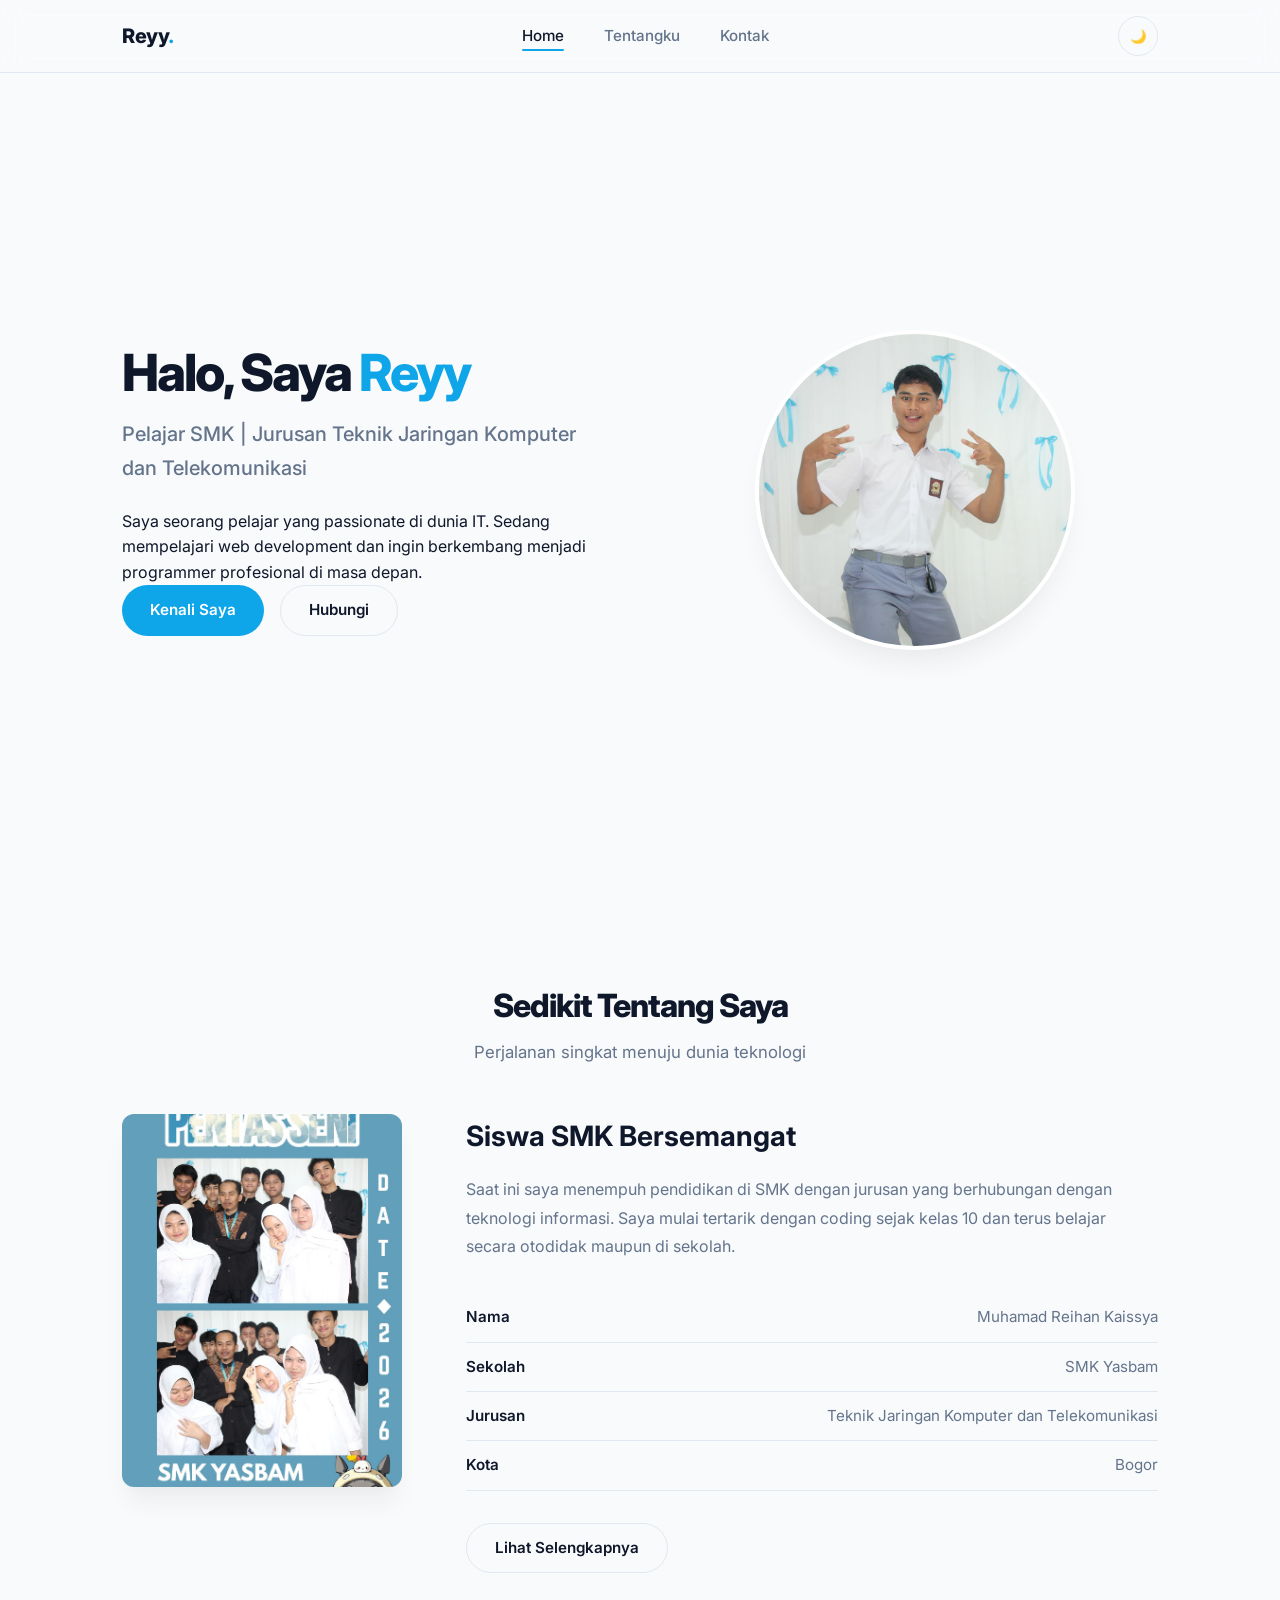
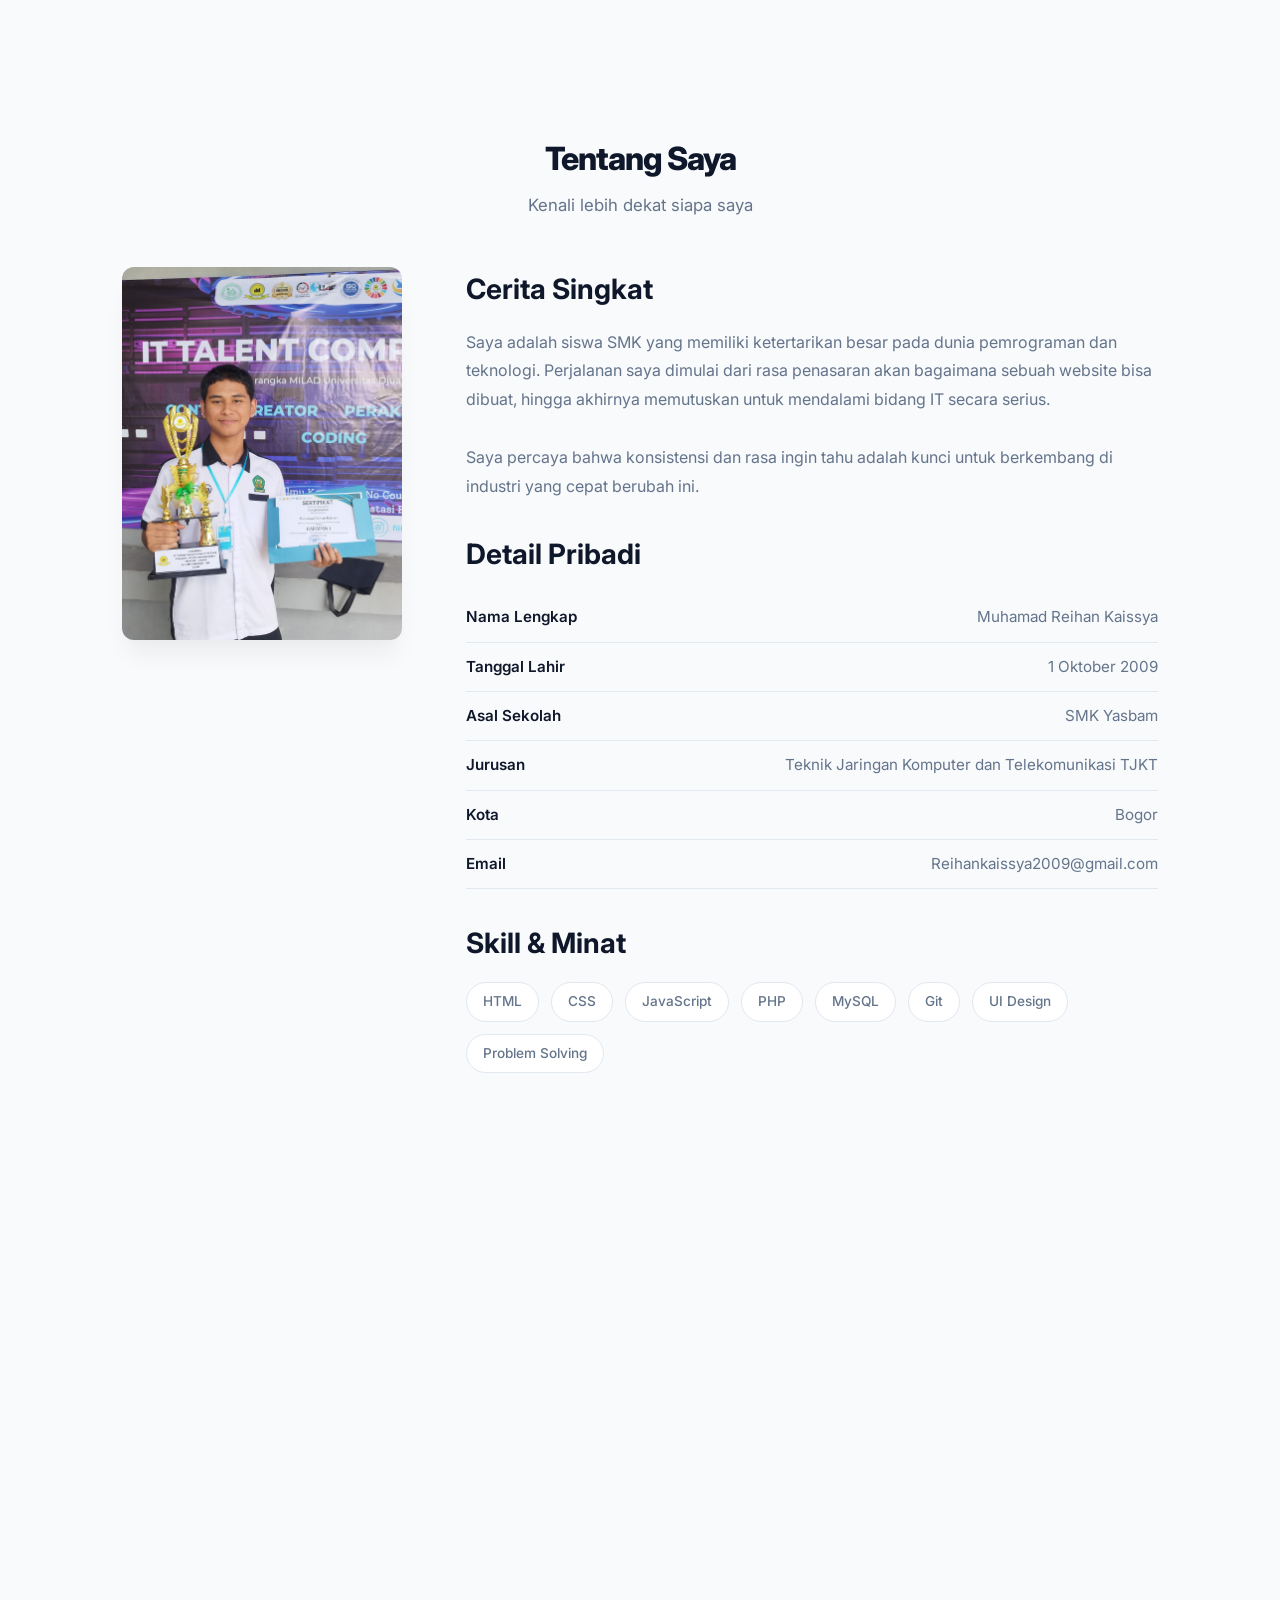
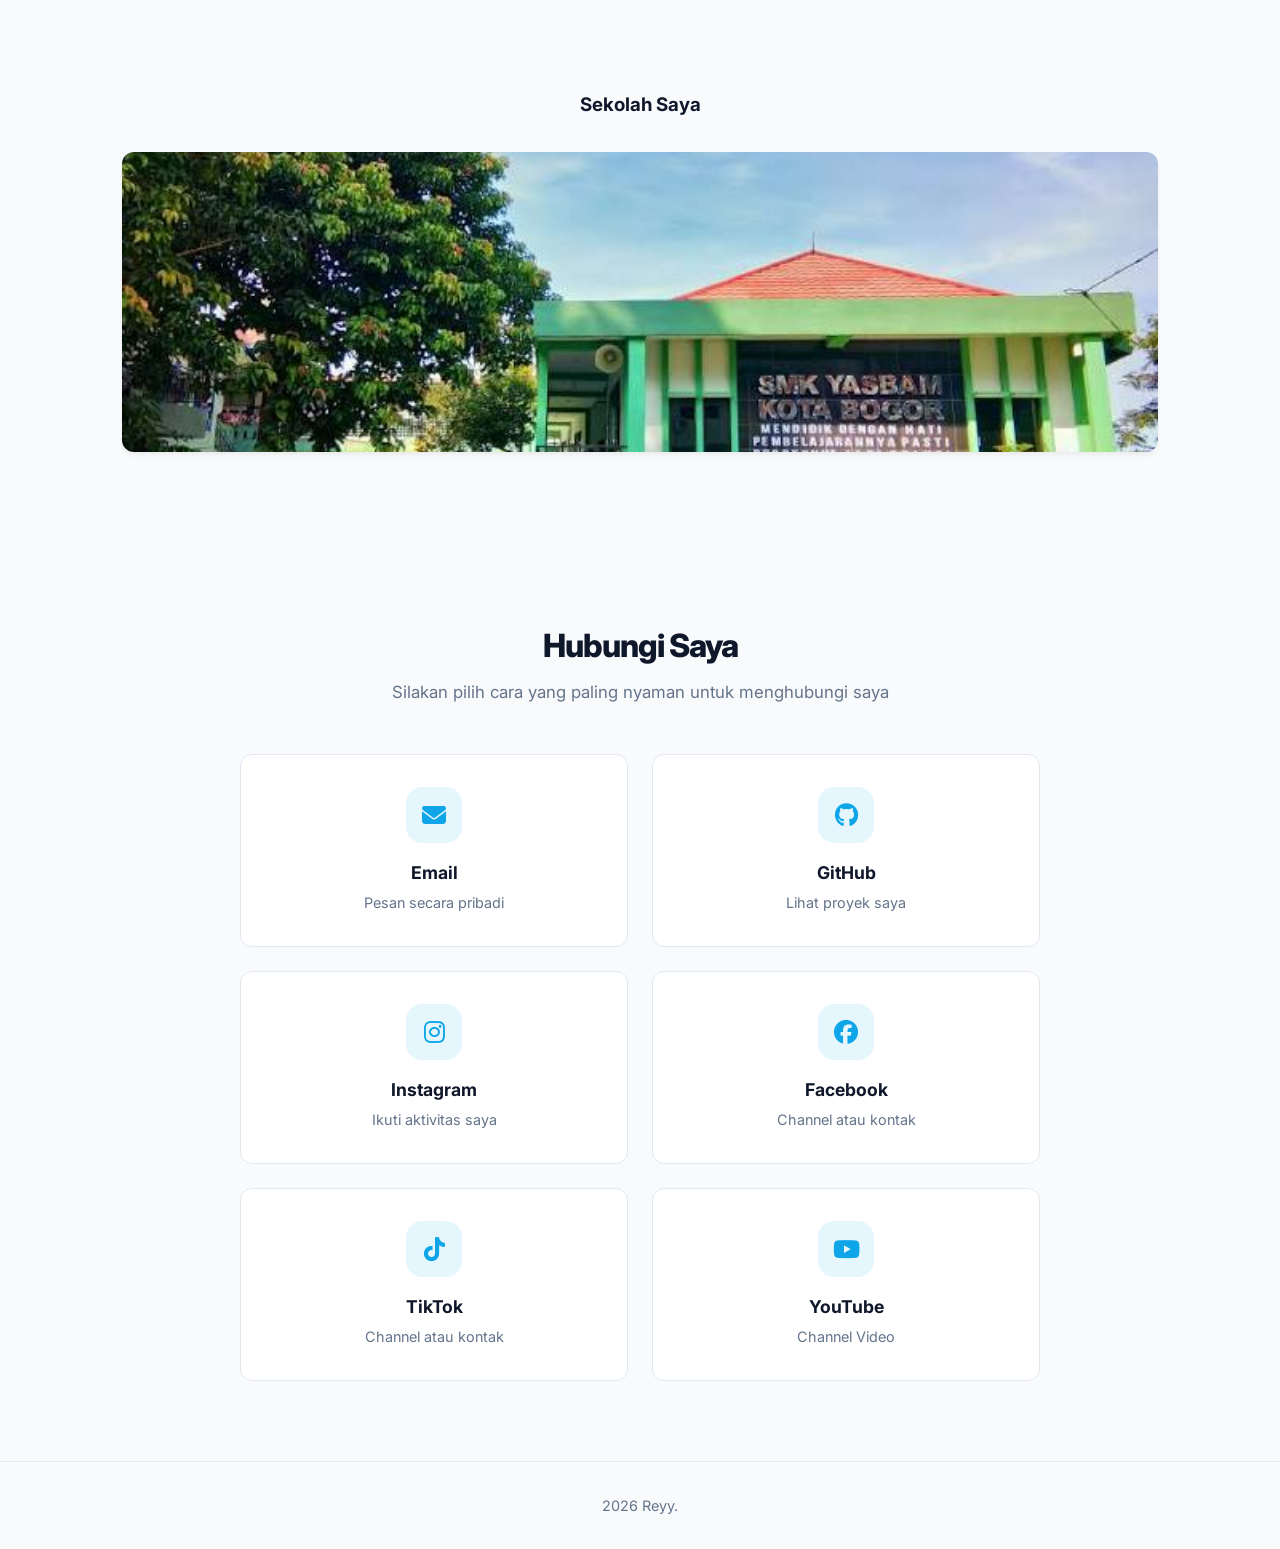
==== test/index.html @ ac352f29 "." ====
<!DOCTYPE html>
<html lang="id">
<head>
  <meta charset="UTF-8">
  <meta name="viewport" content="width=device-width, initial-scale=1.0">
  <title>Reyy | Portfolio</title>
  <link rel="stylesheet" href="https://cdnjs.cloudflare.com/ajax/libs/font-awesome/6.5.1/css/all.min.css">
  <link rel="stylesheet" href="style.css">
</head>
<body>

  <nav class="navbar">
    <div class="nav-container">
      <a href="#home" class="nav-logo">Reyy<span>.</span></a>
      
      <ul class="nav-menu" id="navMenu">
        <li><a href="#home">Home</a></li>
        <li><a href="#tentangku">Tentangku</a></li>
        <li><a href="#kontak">Kontak</a></li>
      </ul>
      
      <div class="nav-actions">
        <button class="theme-toggle" id="themeToggle" title="Ganti Tema">🌙</button>
        <button class="hamburger" id="hamburger" aria-label="Menu">
          <span></span>
          <span></span>
          <span></span>
        </button>
      </div>
    </div>
  </nav>

  <main>
    <section class="hero" id="home">
      <div class="container">
        <div class="hero-content">
          <div class="hero-text fade-in">
            <h1>Halo, Saya <span>Reyy</span></h1>
            <p class="subtitle">Pelajar SMK | Jurusan Teknik Jaringan Komputer dan Telekomunikasi</p>
            <p class="desc">
              Saya seorang pelajar yang passionate di dunia IT. 
              Sedang mempelajari web development dan ingin berkembang 
              menjadi programmer profesional di masa depan.
            </p>
            <div class="hero-buttons">
              <a href="#tentangku" class="btn btn-primary">Kenali Saya</a>
              <a href="#kontak" class="btn btn-outline">Hubungi</a>
            </div>
          </div>
          
          <div class="hero-image fade-in">
            <img src="../images/profil.jpg" alt="Foto Profil">
          </div>
        </div>
      </div>
    </section>

    <section class="section">
      <div class="container">
        <div class="section-header fade-in">
          <h2>Sedikit Tentang Saya</h2>
          <p>Perjalanan singkat menuju dunia teknologi</p>
        </div>
        
        <div class="about-grid fade-in">
          <div class="about-image">
            <img src="../images/prodi.jpg" alt="Foto Sekolah">
          </div>
          <div class="about-info">
            <h3>Siswa SMK Bersemangat</h3>
            <p class="bio">
              Saat ini saya menempuh pendidikan di SMK dengan jurusan yang berhubungan 
              dengan teknologi informasi. Saya mulai tertarik dengan coding sejak 
              kelas 10 dan terus belajar secara otodidak maupun di sekolah.
            </p>
            <ul class="detail-list">
              <li><strong>Nama</strong> <span>Muhamad Reihan Kaissya</span></li>
              <li><strong>Sekolah</strong> <span>SMK Yasbam</span></li>
              <li><strong>Jurusan</strong> <span>Teknik Jaringan Komputer dan Telekomunikasi</span></li>
              <li><strong>Kota</strong> <span>Bogor</span></li>
            </ul>
            <a href="#tentangku" class="btn btn-outline">Lihat Selengkapnya</a>
          </div>
        </div>
      </div>
    </section>

    <section class="section" id="tentangku">
      <div class="container">
        <div class="section-header fade-in">
          <h2>Tentang Saya</h2>
          <p>Kenali lebih dekat siapa saya</p>
        </div>

        <div class="about-grid fade-in">
          <div class="about-image">
            <img src="../images/pribadi.jpg" alt="Foto Pribadi">
          </div>
          
          <div class="about-info">
            <h3>Cerita Singkat</h3>
            <p class="bio">
              Saya adalah siswa SMK yang memiliki ketertarikan besar pada dunia 
              pemrograman dan teknologi. Perjalanan saya dimulai dari rasa penasaran 
              akan bagaimana sebuah website bisa dibuat, hingga akhirnya memutuskan 
              untuk mendalami bidang IT secara serius.
              <br><br>
              Saya percaya bahwa konsistensi dan rasa ingin tahu adalah kunci 
              untuk berkembang di industri yang cepat berubah ini.
            </p>

            <h3 style="margin-top: 2rem; margin-bottom: 1rem;">Detail Pribadi</h3>
            <ul class="detail-list">
              <li><strong>Nama Lengkap</strong> <span>Muhamad Reihan Kaissya</span></li>
              <li><strong>Tanggal Lahir</strong> <span>1 Oktober 2009</span></li>
              <li><strong>Asal Sekolah</strong> <span>SMK Yasbam</span></li>
              <li><strong>Jurusan</strong> <span>Teknik Jaringan Komputer dan Telekomunikasi  TJKT</span></li>
              <li><strong>Kota</strong> <span>Bogor</span></li>
              <li><strong>Email</strong> <span>Reihankaissya2009@gmail.com</span></li>
            </ul>

            <h3 style="margin-top: 2rem; margin-bottom: 1rem;">Skill & Minat</h3>
            <div class="skills-grid">
              <span class="skill-tag">HTML</span>
              <span class="skill-tag">CSS</span>
              <span class="skill-tag">JavaScript</span>
              <span class="skill-tag">PHP</span>
              <span class="skill-tag">MySQL</span>
              <span class="skill-tag">Git</span>
              <span class="skill-tag">UI Design</span>
              <span class="skill-tag">Problem Solving</span>
            </div>
          </div>
        </div>

        <div class="section-header fade-in" style="margin-top: 4rem;">
          <h2>Riwayat Pendidikan</h2>
          <p>Perjalanan akademik saya</p>
        </div>

        <div class="timeline fade-in">
          <div class="timeline-item">
            <span class="time">2025 - Sekarang</span>
            <h4>SMK Yasbam</h4>
            <p>Jurusan Teknik Jaringan Komputer dan Telekomunikasi. Fokus pada Jaringan, internet, dan sistem telekomunikasi.</p>
          </div>
          
          <div class="timeline-item">
            <span class="time">2022 - 2025</span>
            <h4>SMPN Satu Atap Caringin</h4>
            <p>Masa pengenalan dasar komputer dan mulai tertarik dengan teknologi.</p>
          </div>
          
          <div class="timeline-item">
            <span class="time">2015 - 2022</span>
            <h4>SDN Tarikolot</h4>
            <p>Awal perjalanan pendidikan formal.</p>
          </div>
        </div>

        <div class="school-section fade-in">
          <h3 style="text-align: center; margin-bottom: 1rem;">Sekolah Saya</h3>
          <img src="../images/yasbam.jpg" alt="Foto Sekolah" class="school-photo">
        </div>
      </div>
    </section>

    <section class="section" id="kontak">
      <div class="container">
        <div class="section-header fade-in">
          <h2>Hubungi Saya</h2>
          <p>Silakan pilih cara yang paling nyaman untuk menghubungi saya</p>
        </div>

        <div class="contact-grid">
          <a href="mailto:Reihankaissya2009@gmail.com" class="contact-card fade-in">
            <div class="icon"><i class="fa-solid fa-envelope"></i></div>
            <h3>Email</h3>
            <p>Pesan secara pribadi</p>
          </a>

          <a href="https://github.com/reyyksy" target="_blank" class="contact-card fade-in">
            <div class="icon"><i class="fa-brands fa-github"></i></div>
            <h3>GitHub</h3>
            <p>Lihat proyek saya</p>
          </a>

          <a href="https://www.instagram.com/reihan_ksy" target="_blank" class="contact-card fade-in">
            <div class="icon"><i class="fa-brands fa-instagram"></i></div>
            <h3>Instagram</h3>
            <p>Ikuti aktivitas saya</p>
          </a>

           <a href="https://www.facebook.com/share/18TfydJt4n/" target="_blank" class="contact-card fade-in">
            <div class="icon"><i class="fa-brands fa-facebook"></i></div>
            <h3>Facebook</h3>
            <p>Channel atau kontak</p>
          </a>

          <a href="https://tiktok.com/@reihankaissya" target="_blank" class="contact-card fade-in">
            <div class="icon"><i class="fa-brands fa-tiktok"></i></div>
            <h3>TikTok</h3>
            <p>Channel atau kontak</p>
            </a>

          <a href="https://youtu.be/dQw4w9WgXcQ?si=NrOF1w3M4VABgS2k" target="_blank" class="contact-card fade-in">
            <div class="icon"><i class="fa-brands fa-youtube"></i></div>
            <h3>YouTube</h3>
            <p>Channel Video</p>
            </a>            

          </a>
        </div>
      </div>
    </section>
  </main>

  <footer class="footer">
    <div class="container">
      <p> 2026 Reyy.</p>
    </div>
  </footer>

  <script src="script.js"></script>
</body>
</html>
---- test/style.css ----
@import url('https://fonts.googleapis.com/css2?family=Inter:wght@300;400;500;600;700;800&display=swap');

:root {
  --bg: #f8fafc;
  --bg-alt: #ffffff;
  --text: #0f172a;
  --text-muted: #64748b;
  --primary: #334155;
  --accent: #0ea5e9;
  --accent-hover: #0284c7;
  --border: #e2e8f0;
  --shadow: 0 4px 6px -1px rgba(0, 0, 0, 0.05), 0 2px 4px -1px rgba(0, 0, 0, 0.03);
  --shadow-lg: 0 20px 25px -5px rgba(0, 0, 0, 0.05), 0 10px 10px -5px rgba(0, 0, 0, 0.01);
  --radius: 12px;
  --transition: all 0.3s cubic-bezier(0.4, 0, 0.2, 1);
}

[data-theme="dark"] {
  --bg: #0f172a;
  --bg-alt: #1e293b;
  --text: #f1f5f9;
  --text-muted: #94a3b8;
  --primary: #cbd5e1;
  --accent: #38bdf8;
  --accent-hover: #7dd3fc;
  --border: #334155;
  --shadow: 0 4px 6px -1px rgba(0, 0, 0, 0.3);
  --shadow-lg: 0 20px 25px -5px rgba(0, 0, 0, 0.4);
}


* {
  margin: 0;
  padding: 0;
  box-sizing: border-box;
}

html {
  scroll-behavior: smooth;
}

body {
  font-family: 'Inter', system-ui, -apple-system, sans-serif;
  background-color: var(--bg);
  color: var(--text);
  line-height: 1.6;
  transition: background-color 0.3s ease, color 0.3s ease;
  overflow-x: hidden;
}

.navbar {
  position: fixed;
  top: 0;
  left: 0;
  right: 0;
  z-index: 1000;
  background: rgba(var(--bg), 0.8);
  backdrop-filter: blur(12px);
  -webkit-backdrop-filter: blur(12px);
  border-bottom: 1px solid var(--border);
  transition: var(--transition);
}

.nav-container {
  max-width: 1100px;
  margin: 0 auto;
  padding: 1rem 2rem;
  display: flex;
  justify-content: space-between;
  align-items: center;
}

.nav-logo {
  font-size: 1.25rem;
  font-weight: 800;
  color: var(--text);
  text-decoration: none;
  letter-spacing: -0.5px;
}

.nav-logo span {
  color: var(--accent);
}

.nav-menu {
  display: flex;
  align-items: center;
  gap: 2.5rem;
  list-style: none;
}

.nav-menu a {
  text-decoration: none;
  color: var(--text-muted);
  font-weight: 500;
  font-size: 0.95rem;
  transition: var(--transition);
  position: relative;
}

.nav-menu a:hover,
.nav-menu a.active {
  color: var(--text);
}

.nav-menu a.active::after {
  content: '';
  position: absolute;
  bottom: -6px;
  left: 0;
  width: 100%;
  height: 2px;
  background: var(--accent);
  border-radius: 2px;
}

.nav-actions {
  display: flex;
  align-items: center;
  gap: 1rem;
}

.theme-toggle {
  background: none;
  border: 1.5px solid var(--border);
  width: 40px;
  height: 40px;
  border-radius: 50%;
  cursor: pointer;
  display: flex;
  align-items: center;
  justify-content: center;
  color: var(--text);
  transition: var(--transition);
}

.theme-toggle:hover {
  border-color: var(--accent);
  transform: rotate(15deg);
}

.hamburger {
  display: none;
  flex-direction: column;
  gap: 5px;
  background: none;
  border: none;
  cursor: pointer;
  padding: 5px;
}

.hamburger span {
  display: block;
  width: 24px;
  height: 2px;
  background: var(--text);
  transition: var(--transition);
  border-radius: 2px;
}

main {
  padding-top: 80px;
}

#home,
#tentangku,
#kontak {
  scroll-margin-top: 80px;
}

.container {
  max-width: 1100px;
  margin: 0 auto;
  padding: 0 2rem;
}

.section {
  padding: 5rem 0;
}

.section-header {
  text-align: center;
  margin-bottom: 3rem;
}

.section-header h2 {
  font-size: 2rem;
  font-weight: 800;
  margin-bottom: 0.5rem;
  letter-spacing: -1px;
}

.section-header p {
  color: var(--text-muted);
  font-size: 1.05rem;
}

.hero {
  min-height: calc(100vh - 80px);
  display: flex;
  align-items: center;
  padding: 4rem 0;
}

.hero-content {
  display: grid;
  grid-template-columns: 1fr 1fr;
  gap: 4rem;
  align-items: center;
}

.hero-text h1 {
  font-size: 3.2rem;
  font-weight: 800;
  line-height: 1.1;
  letter-spacing: -2px;
  margin-bottom: 1rem;
}

.hero-text h1 span {
  color: var(--accent);
}

.hero-text .subtitle {
  font-size: 1.25rem;
  color: var(--text-muted);
  margin-bottom: 1.5rem;
  font-weight: 500;
    line-height: 1.75;
    overflow-wrap: anywhere;
    white-space: normal;
  line-height: 1.7;
  max-width: 480px;
}

.hero-buttons {
  display: flex;
  gap: 1rem;
  flex-wrap: wrap;
}

.hero-image {
  display: flex;
  justify-content: center;
  align-items: center;
}

.hero-image img {
  width: 320px;
  height: 320px;
  object-fit: cover;
  border-radius: 50%;
  border: 4px solid var(--bg-alt);
  box-shadow: var(--shadow-lg);
  transition: var(--transition);
}

.hero-image img:hover {
  transform: scale(1.03);
}

.btn {
  display: inline-flex;
  align-items: center;
  gap: 0.5rem;
  padding: 0.75rem 1.75rem;
  border-radius: 50px;
  font-weight: 600;
  font-size: 0.95rem;
  text-decoration: none;
  transition: var(--transition);
  border: none;
  cursor: pointer;
}

.btn-primary {
  background: var(--accent);
  color: white;
}

.btn-primary:hover {
  background: var(--accent-hover);
  transform: translateY(-2px);
  box-shadow: 0 10px 20px -5px rgba(14, 165, 233, 0.3);
}

.btn-outline {
  background: transparent;
  color: var(--text);
  border: 1.5px solid var(--border);
}

.btn-outline:hover {
  border-color: var(--accent);
  color: var(--accent);
  transform: translateY(-2px);
}

.about-grid {
  display: grid;
  grid-template-columns: 280px 1fr;
  gap: 4rem;
  align-items: start;
}

.about-image img {
  width: 100%;
  aspect-ratio: 3/4;
  object-fit: cover;
  border-radius: var(--radius);
  box-shadow: var(--shadow-lg);
}

.about-info h3 {
  font-size: 1.75rem;
  margin-bottom: 1rem;
  font-weight: 700;
}

.about-info .bio {
  color: var(--text-muted);
  margin-bottom: 2rem;
  line-height: 1.8;
}

.detail-list {
  list-style: none;
  margin-bottom: 2rem;
}

.detail-list li {
  display: flex;
  justify-content: space-between;
  padding: 0.75rem 0;
  border-bottom: 1px solid var(--border);
  font-size: 0.95rem;
}

.detail-list li strong {
  color: var(--text);
  font-weight: 600;
}

.detail-list li span {
  color: var(--text-muted);
}

.timeline {
  position: relative;
  padding-left: 2rem;
}

.timeline::before {
  content: '';
  position: absolute;
  left: 0;
  top: 0;
  bottom: 0;
  width: 2px;
  background: var(--border);
}

.timeline-item {
  position: relative;
  padding-bottom: 2rem;
}

.timeline-item::before {
  content: '';
  position: absolute;
  left: -2rem;
  top: 0.5rem;
  width: 10px;
  height: 10px;
  background: var(--accent);
  border-radius: 50%;
  margin-left: -4px;
  box-shadow: 0 0 0 4px var(--bg);
}

.timeline-item h4 {
  font-size: 1.1rem;
  font-weight: 700;
  margin-bottom: 0.25rem;
}

.timeline-item .time {
  font-size: 0.85rem;
  color: var(--accent);
  font-weight: 600;
  margin-bottom: 0.5rem;
  display: block;
}

.timeline-item p {
  color: var(--text-muted);
  font-size: 0.95rem;
}

.skills-grid {
  display: flex;
  flex-wrap: wrap;
  gap: 0.75rem;
  margin-top: 1rem;
}

.skill-tag {
  padding: 0.5rem 1rem;
  background: var(--bg-alt);
  border: 1px solid var(--border);
  border-radius: 50px;
  font-size: 0.85rem;
  font-weight: 500;
  color: var(--text-muted);
  transition: var(--transition);
}

.skill-tag:hover {
  border-color: var(--accent);
  color: var(--accent);
  transform: translateY(-2px);
}

.school-section {
  margin-top: 4rem;
}

.school-photo {
  width: 100%;
  height: 300px;
  object-fit: cover;
  border-radius: var(--radius);
  margin-top: 1rem;
  box-shadow: var(--shadow);
}

.contact-grid {
  display: grid;
  grid-template-columns: repeat(auto-fit, minmax(260px, 1fr));
  gap: 1.5rem;
  max-width: 800px;
  margin: 0 auto;
}

.contact-card {
  background: var(--bg-alt);
  border: 1px solid var(--border);
  border-radius: var(--radius);
  padding: 2rem;
  text-align: center;
  text-decoration: none;
  color: var(--text);
  transition: var(--transition);
}

.contact-card:hover {
  transform: translateY(-5px);
  box-shadow: var(--shadow-lg);
  border-color: var(--accent);
}

.contact-card .icon {
  width: 56px;
  height: 56px;
  background: rgba(14, 165, 233, 0.1);
  color: var(--accent);
  border-radius: 16px;
  display: flex;
  align-items: center;
  justify-content: center;
  margin: 0 auto 1rem;
  font-size: 1.5rem;
}

.contact-card h3 {
  font-size: 1.1rem;
  margin-bottom: 0.25rem;
}

.contact-card p {
  font-size: 0.9rem;
  color: var(--text-muted);
}

.footer {
  border-top: 1px solid var(--border);
  padding: 2rem 0;
  text-align: center;
  color: var(--text-muted);
  font-size: 0.9rem;
}

.fade-in {
  opacity: 0;
  transform: translateY(24px);
  transition: opacity 0.6s ease, transform 0.6s ease;
}

.fade-in.visible {
  opacity: 1;
  transform: translateY(0);
}

@media (max-width: 768px) {
  .nav-menu {
    position: fixed;
    top: 70px;
    left: 0;
    right: 0;
    background: var(--bg-alt);
    flex-direction: column;
    padding: 2rem;
    gap: 1.5rem;
    border-bottom: 1px solid var(--border);
    transform: translateY(-150%);
    transition: transform 0.3s ease;
  }

  .nav-menu.active {
    transform: translateY(0);
  }

  .hamburger {
    display: flex;
  }

  .hamburger.active span:nth-child(1) {
    transform: rotate(45deg) translate(5px, 5px);
  }

  .hamburger.active span:nth-child(2) {
    opacity: 0;
  }

  .hamburger.active span:nth-child(3) {
    transform: rotate(-45deg) translate(5px, -5px);
  }

  .hero-content {
    grid-template-columns: 1fr;
    text-align: center;
    gap: 2rem;
  }

  .hero-text h1 {
    font-size: 2.2rem;
  }

  .hero-text .desc {
    margin: 0 auto 2rem;
  }

  .hero-image img {
    width: 220px;
    height: 220px;
  }

  .about-grid {
    grid-template-columns: 1fr;
    gap: 2rem;
  }

  .about-image {
    max-width: 280px;
    margin: 0 auto;
  }

  .section {
    padding: 3rem 0;
  }

  .section-header h2 {
    font-size: 1.6rem;
  }
}

@media (max-width: 480px) {
  .hero-text h1 {
    font-size: 1.8rem;
  }

  .hero-buttons {
    justify-content: center;
  }

  .btn {
    padding: 0.65rem 1.4rem;
    font-size: 0.9rem;
  }
}
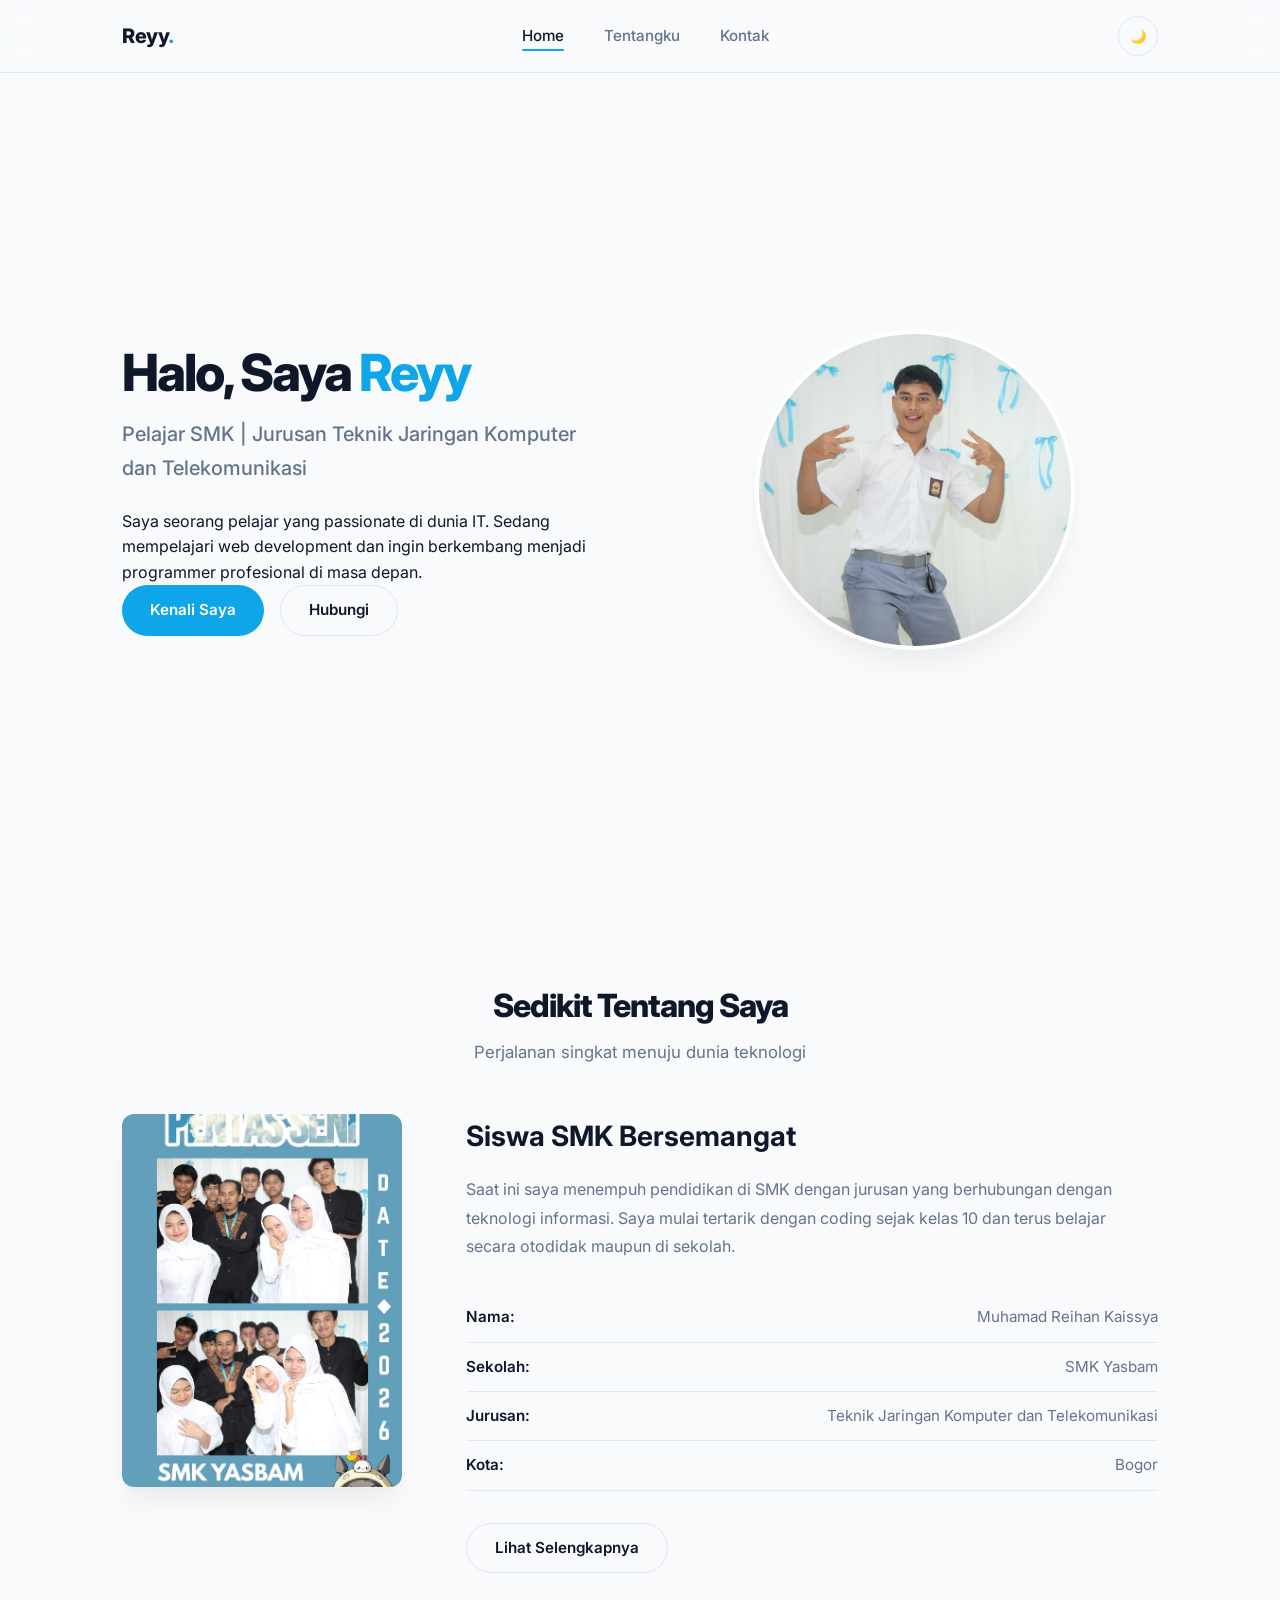
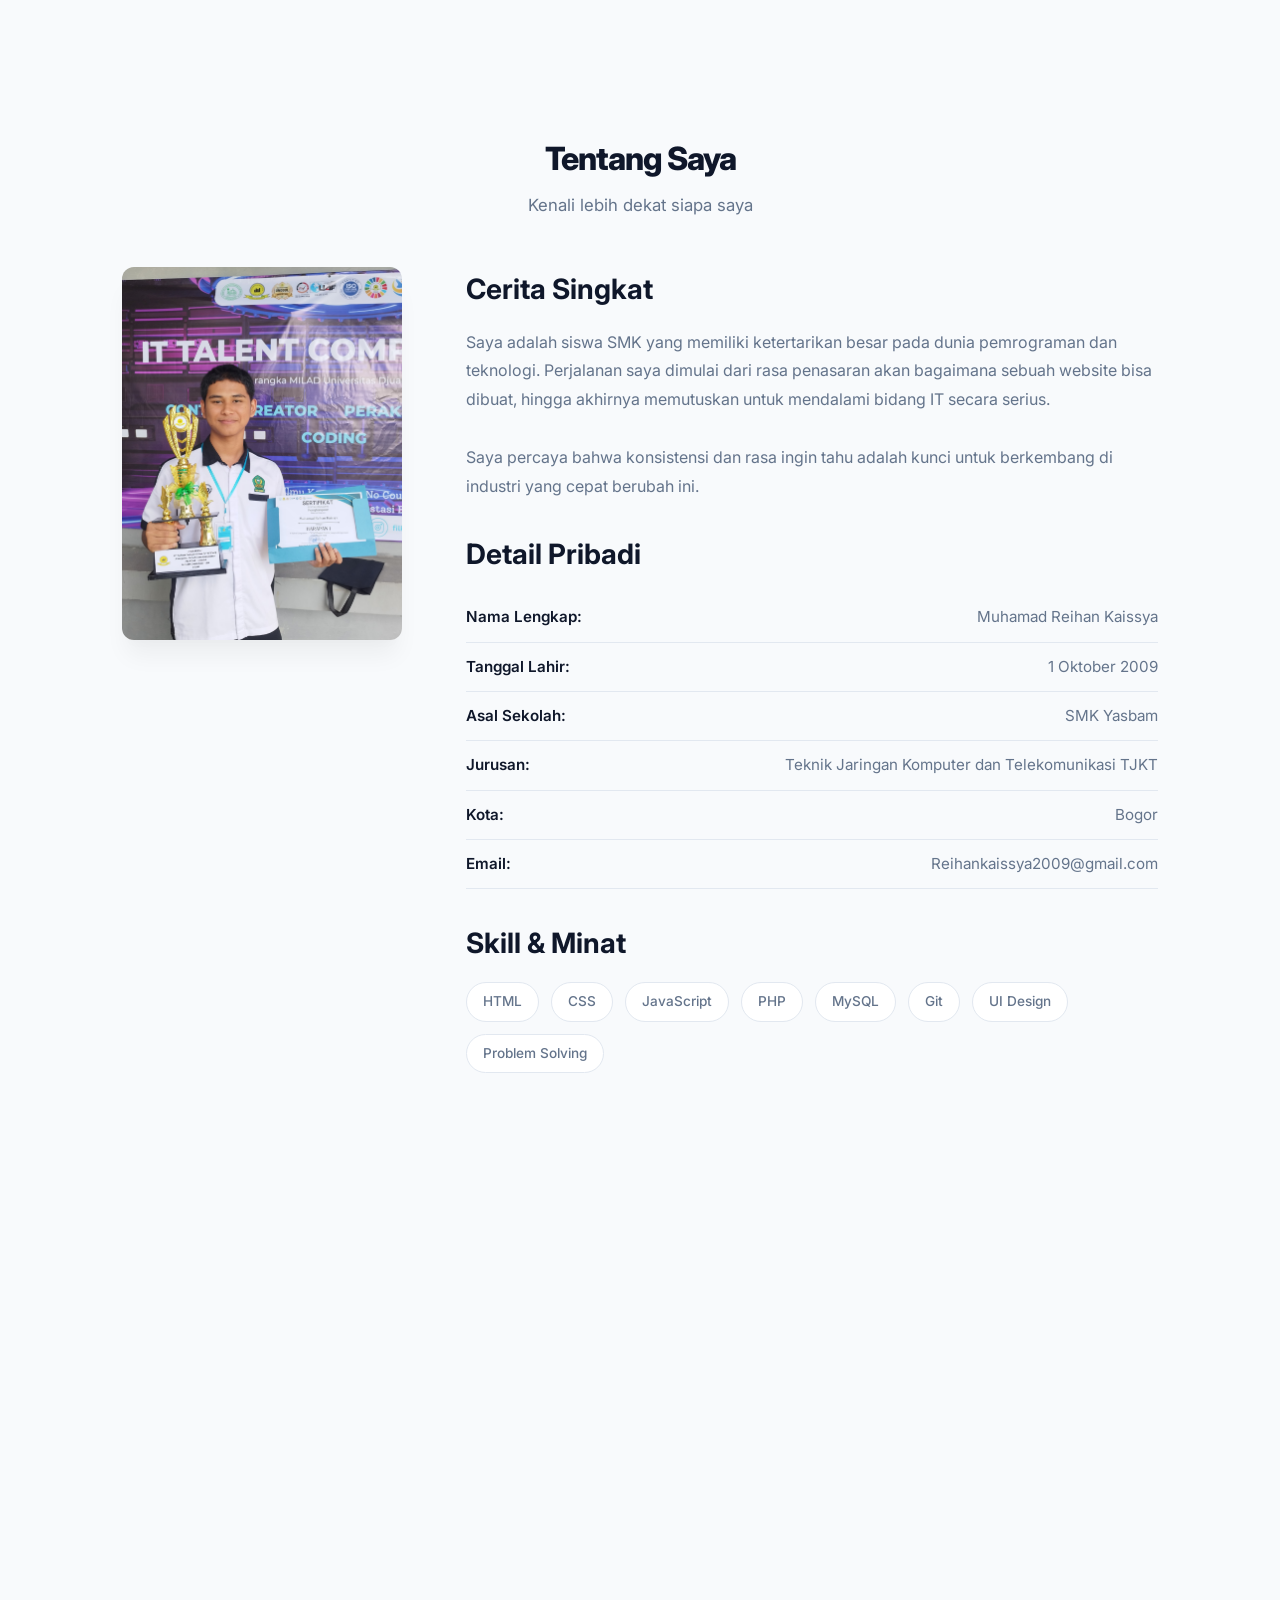
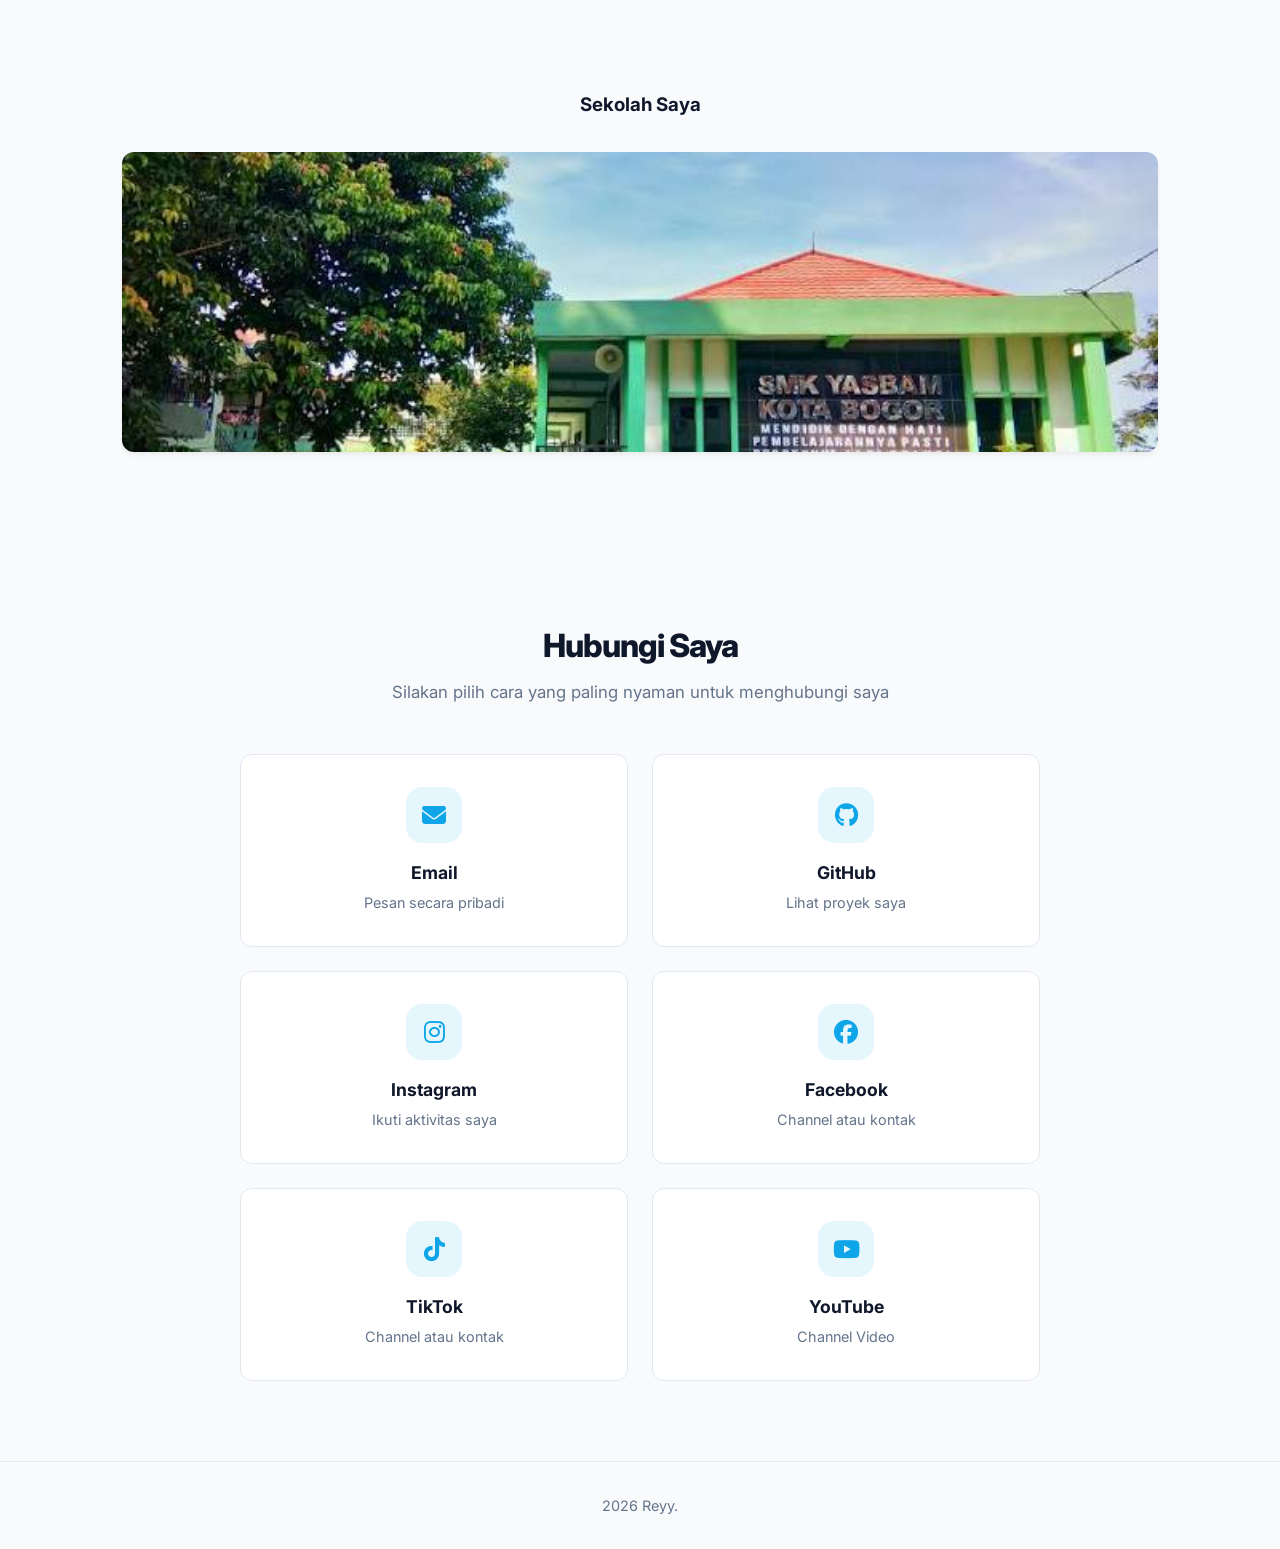
==== commit 68f80020: "fixx mobile display" ====
--- a/test/index.html
+++ b/test/index.html
@@ -74,10 +74,10 @@
               kelas 10 dan terus belajar secara otodidak maupun di sekolah.
             </p>
             <ul class="detail-list">
-              <li><strong>Nama</strong> <span>Muhamad Reihan Kaissya</span></li>
-              <li><strong>Sekolah</strong> <span>SMK Yasbam</span></li>
-              <li><strong>Jurusan</strong> <span>Teknik Jaringan Komputer dan Telekomunikasi</span></li>
-              <li><strong>Kota</strong> <span>Bogor</span></li>
+              <li><strong>Nama:</strong> <span>Muhamad Reihan Kaissya</span></li>
+              <li><strong>Sekolah:</strong> <span>SMK Yasbam</span></li>
+              <li><strong>Jurusan:</strong> <span>Teknik Jaringan Komputer dan Telekomunikasi</span></li>
+              <li><strong>Kota:</strong> <span>Bogor</span></li>
             </ul>
             <a href="#tentangku" class="btn btn-outline">Lihat Selengkapnya</a>
           </div>
@@ -111,12 +111,12 @@
 
             <h3 style="margin-top: 2rem; margin-bottom: 1rem;">Detail Pribadi</h3>
             <ul class="detail-list">
-              <li><strong>Nama Lengkap</strong> <span>Muhamad Reihan Kaissya</span></li>
-              <li><strong>Tanggal Lahir</strong> <span>1 Oktober 2009</span></li>
-              <li><strong>Asal Sekolah</strong> <span>SMK Yasbam</span></li>
-              <li><strong>Jurusan</strong> <span>Teknik Jaringan Komputer dan Telekomunikasi  TJKT</span></li>
-              <li><strong>Kota</strong> <span>Bogor</span></li>
-              <li><strong>Email</strong> <span>Reihankaissya2009@gmail.com</span></li>
+              <li><strong>Nama Lengkap:</strong> <span>Muhamad Reihan Kaissya</span></li>
+              <li><strong>Tanggal Lahir:</strong> <span>1 Oktober 2009</span></li>
+              <li><strong>Asal Sekolah:</strong> <span>SMK Yasbam</span></li>
+              <li><strong>Jurusan:</strong> <span>Teknik Jaringan Komputer dan Telekomunikasi  TJKT</span></li>
+              <li><strong>Kota:</strong> <span>Bogor</span></li>
+              <li><strong>Email:</strong> <span>Reihankaissya2009@gmail.com</span></li>
             </ul>
 
             <h3 style="margin-top: 2rem; margin-bottom: 1rem;">Skill & Minat</h3>
--- a/test/style.css
+++ b/test/style.css
@@ -587,4 +587,30 @@
     padding: 0.65rem 1.4rem;
     font-size: 0.9rem;
   }
+}
+
+@media (max-width: 768px) {
+  .detail-list li {
+    flex-direction: column;
+    align-items: flex-start;
+    gap: 0.35rem;
+  }
+
+  .detail-list li strong,
+  .detail-list li span {
+    width: 100%;
+  }
+
+  .detail-list li span {
+    line-height: 1.6;
+    word-break: break-word;
+    overflow-wrap: anywhere;
+  }
+
+  .hero-text .subtitle {
+    line-height: 1.8;
+    max-width: 100%;
+    margin: 0 auto 1.5rem;
+    text-wrap: balance;
+  }
 }
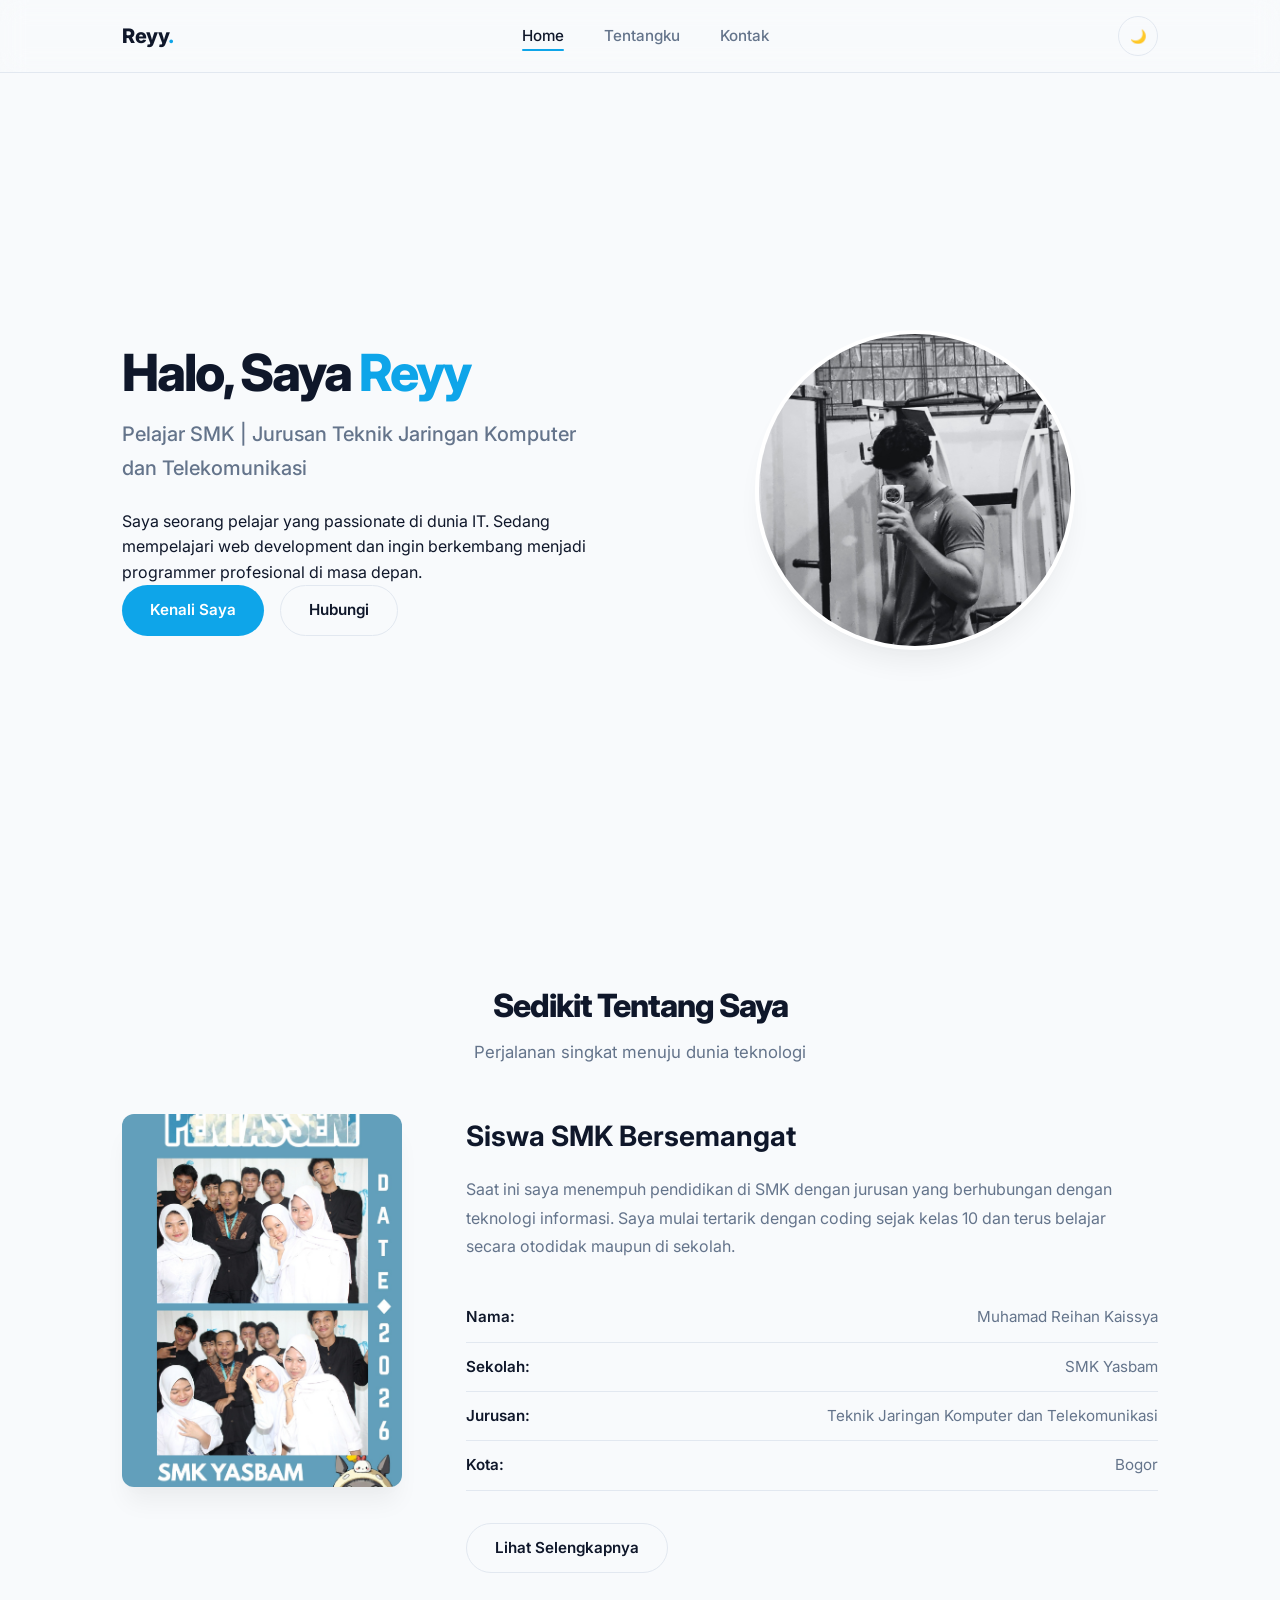
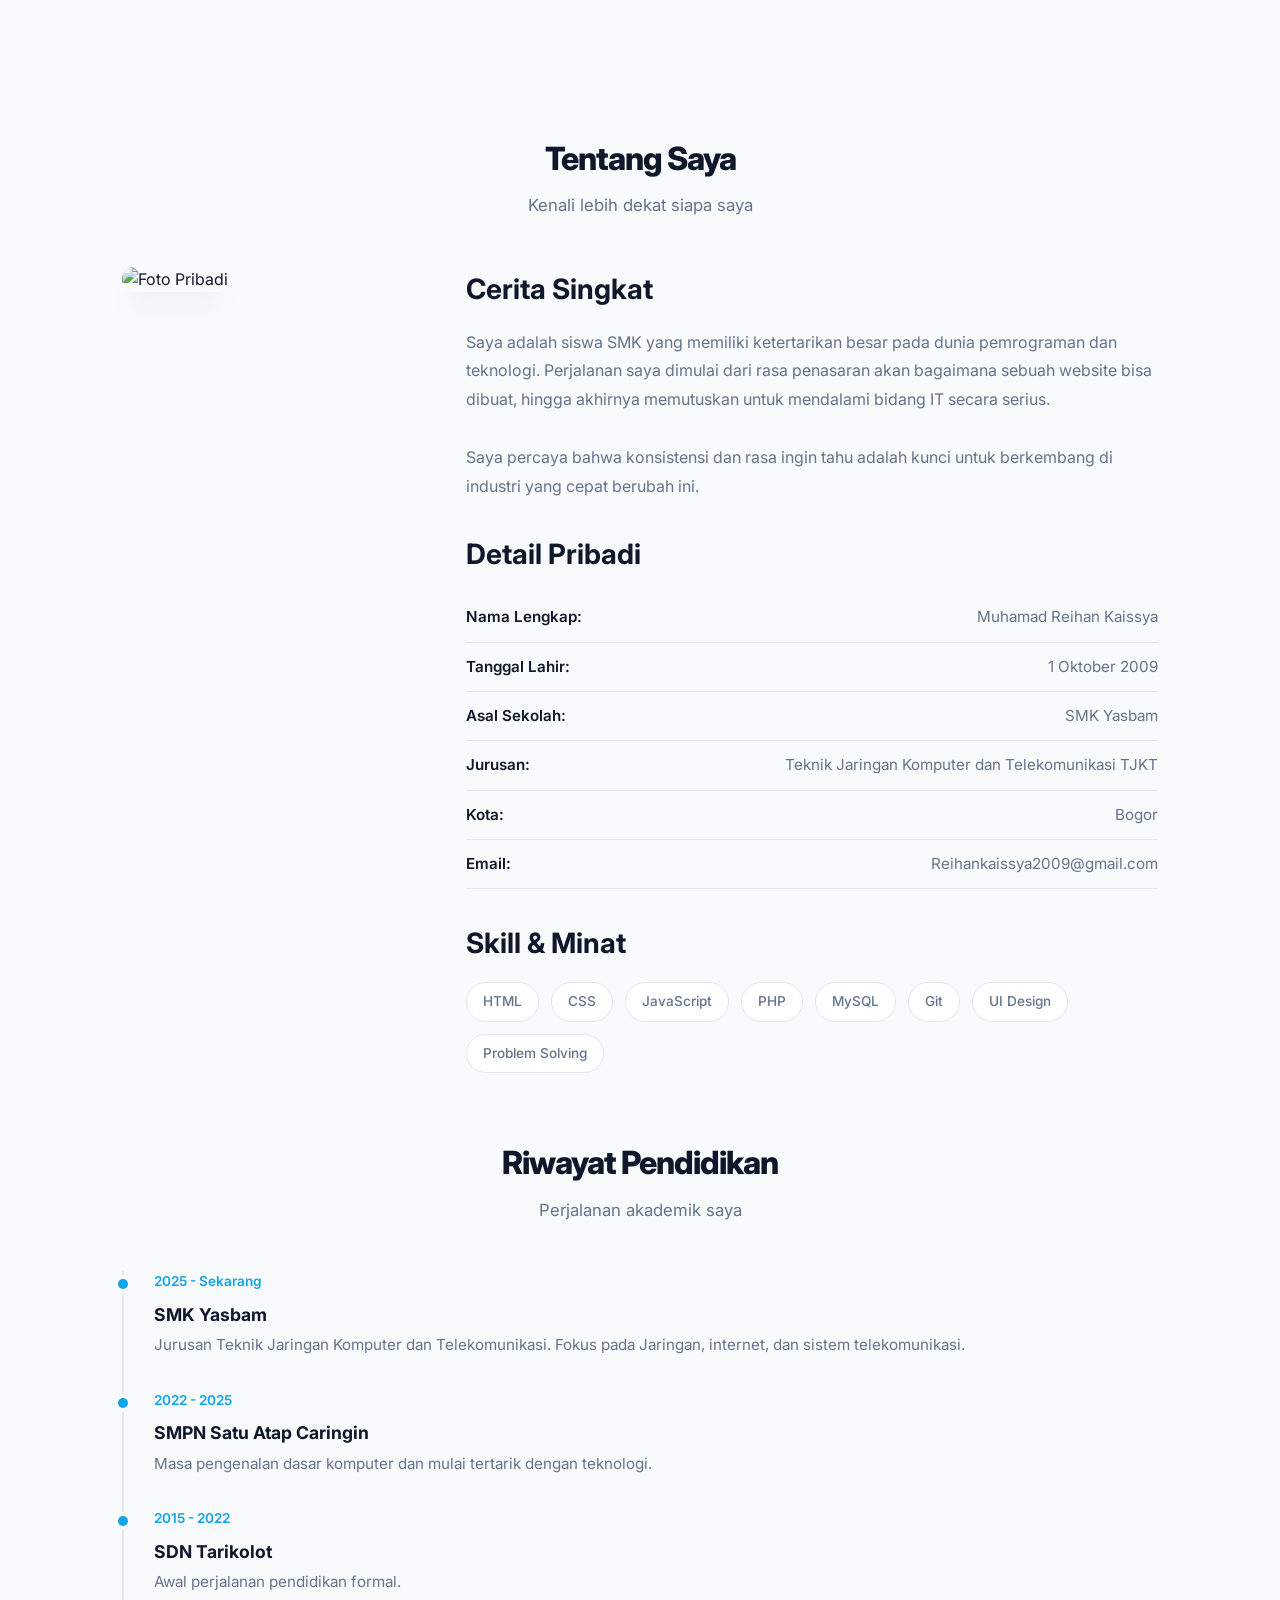
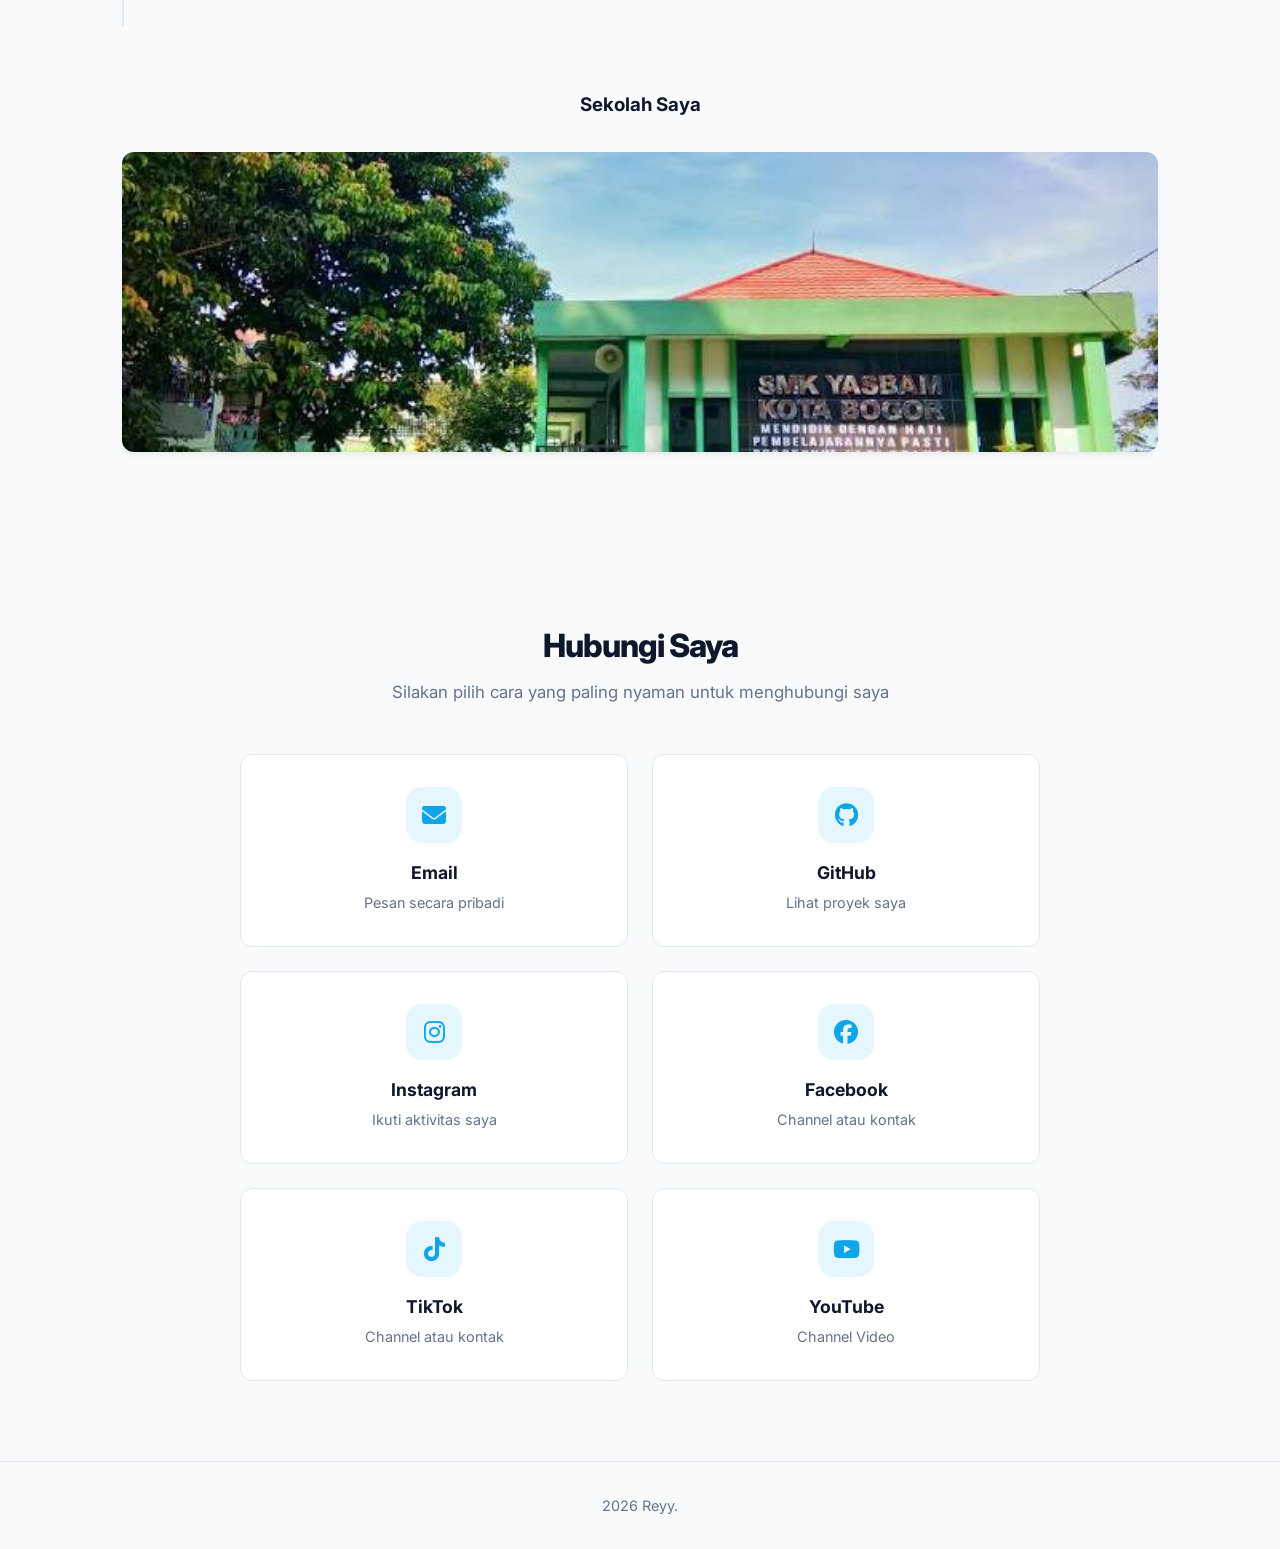
==== commit 36bdc47e: "gacor kank" ====
--- a/test/index.html
+++ b/test/index.html
@@ -1,226 +1,226 @@
-<!DOCTYPE html>
-<html lang="id">
-<head>
-  <meta charset="UTF-8">
-  <meta name="viewport" content="width=device-width, initial-scale=1.0">
-  <title>Reyy | Portfolio</title>
-  <link rel="stylesheet" href="https://cdnjs.cloudflare.com/ajax/libs/font-awesome/6.5.1/css/all.min.css">
-  <link rel="stylesheet" href="style.css">
-</head>
-<body>
-
-  <nav class="navbar">
-    <div class="nav-container">
-      <a href="#home" class="nav-logo">Reyy<span>.</span></a>
-      
-      <ul class="nav-menu" id="navMenu">
-        <li><a href="#home">Home</a></li>
-        <li><a href="#tentangku">Tentangku</a></li>
-        <li><a href="#kontak">Kontak</a></li>
-      </ul>
-      
-      <div class="nav-actions">
-        <button class="theme-toggle" id="themeToggle" title="Ganti Tema">🌙</button>
-        <button class="hamburger" id="hamburger" aria-label="Menu">
-          <span></span>
-          <span></span>
-          <span></span>
-        </button>
-      </div>
-    </div>
-  </nav>
-
-  <main>
-    <section class="hero" id="home">
-      <div class="container">
-        <div class="hero-content">
-          <div class="hero-text fade-in">
-            <h1>Halo, Saya <span>Reyy</span></h1>
-            <p class="subtitle">Pelajar SMK | Jurusan Teknik Jaringan Komputer dan Telekomunikasi</p>
-            <p class="desc">
-              Saya seorang pelajar yang passionate di dunia IT. 
-              Sedang mempelajari web development dan ingin berkembang 
-              menjadi programmer profesional di masa depan.
-            </p>
-            <div class="hero-buttons">
-              <a href="#tentangku" class="btn btn-primary">Kenali Saya</a>
-              <a href="#kontak" class="btn btn-outline">Hubungi</a>
-            </div>
-          </div>
-          
-          <div class="hero-image fade-in">
-            <img src="../images/profil.jpg" alt="Foto Profil">
-          </div>
-        </div>
-      </div>
-    </section>
-
-    <section class="section">
-      <div class="container">
-        <div class="section-header fade-in">
-          <h2>Sedikit Tentang Saya</h2>
-          <p>Perjalanan singkat menuju dunia teknologi</p>
-        </div>
-        
-        <div class="about-grid fade-in">
-          <div class="about-image">
-            <img src="../images/prodi.jpg" alt="Foto Sekolah">
-          </div>
-          <div class="about-info">
-            <h3>Siswa SMK Bersemangat</h3>
-            <p class="bio">
-              Saat ini saya menempuh pendidikan di SMK dengan jurusan yang berhubungan 
-              dengan teknologi informasi. Saya mulai tertarik dengan coding sejak 
-              kelas 10 dan terus belajar secara otodidak maupun di sekolah.
-            </p>
-            <ul class="detail-list">
-              <li><strong>Nama:</strong> <span>Muhamad Reihan Kaissya</span></li>
-              <li><strong>Sekolah:</strong> <span>SMK Yasbam</span></li>
-              <li><strong>Jurusan:</strong> <span>Teknik Jaringan Komputer dan Telekomunikasi</span></li>
-              <li><strong>Kota:</strong> <span>Bogor</span></li>
-            </ul>
-            <a href="#tentangku" class="btn btn-outline">Lihat Selengkapnya</a>
-          </div>
-        </div>
-      </div>
-    </section>
-
-    <section class="section" id="tentangku">
-      <div class="container">
-        <div class="section-header fade-in">
-          <h2>Tentang Saya</h2>
-          <p>Kenali lebih dekat siapa saya</p>
-        </div>
-
-        <div class="about-grid fade-in">
-          <div class="about-image">
-            <img src="../images/pribadi.jpg" alt="Foto Pribadi">
-          </div>
-          
-          <div class="about-info">
-            <h3>Cerita Singkat</h3>
-            <p class="bio">
-              Saya adalah siswa SMK yang memiliki ketertarikan besar pada dunia 
-              pemrograman dan teknologi. Perjalanan saya dimulai dari rasa penasaran 
-              akan bagaimana sebuah website bisa dibuat, hingga akhirnya memutuskan 
-              untuk mendalami bidang IT secara serius.
-              <br><br>
-              Saya percaya bahwa konsistensi dan rasa ingin tahu adalah kunci 
-              untuk berkembang di industri yang cepat berubah ini.
-            </p>
-
-            <h3 style="margin-top: 2rem; margin-bottom: 1rem;">Detail Pribadi</h3>
-            <ul class="detail-list">
-              <li><strong>Nama Lengkap:</strong> <span>Muhamad Reihan Kaissya</span></li>
-              <li><strong>Tanggal Lahir:</strong> <span>1 Oktober 2009</span></li>
-              <li><strong>Asal Sekolah:</strong> <span>SMK Yasbam</span></li>
-              <li><strong>Jurusan:</strong> <span>Teknik Jaringan Komputer dan Telekomunikasi  TJKT</span></li>
-              <li><strong>Kota:</strong> <span>Bogor</span></li>
-              <li><strong>Email:</strong> <span>Reihankaissya2009@gmail.com</span></li>
-            </ul>
-
-            <h3 style="margin-top: 2rem; margin-bottom: 1rem;">Skill & Minat</h3>
-            <div class="skills-grid">
-              <span class="skill-tag">HTML</span>
-              <span class="skill-tag">CSS</span>
-              <span class="skill-tag">JavaScript</span>
-              <span class="skill-tag">PHP</span>
-              <span class="skill-tag">MySQL</span>
-              <span class="skill-tag">Git</span>
-              <span class="skill-tag">UI Design</span>
-              <span class="skill-tag">Problem Solving</span>
-            </div>
-          </div>
-        </div>
-
-        <div class="section-header fade-in" style="margin-top: 4rem;">
-          <h2>Riwayat Pendidikan</h2>
-          <p>Perjalanan akademik saya</p>
-        </div>
-
-        <div class="timeline fade-in">
-          <div class="timeline-item">
-            <span class="time">2025 - Sekarang</span>
-            <h4>SMK Yasbam</h4>
-            <p>Jurusan Teknik Jaringan Komputer dan Telekomunikasi. Fokus pada Jaringan, internet, dan sistem telekomunikasi.</p>
-          </div>
-          
-          <div class="timeline-item">
-            <span class="time">2022 - 2025</span>
-            <h4>SMPN Satu Atap Caringin</h4>
-            <p>Masa pengenalan dasar komputer dan mulai tertarik dengan teknologi.</p>
-          </div>
-          
-          <div class="timeline-item">
-            <span class="time">2015 - 2022</span>
-            <h4>SDN Tarikolot</h4>
-            <p>Awal perjalanan pendidikan formal.</p>
-          </div>
-        </div>
-
-        <div class="school-section fade-in">
-          <h3 style="text-align: center; margin-bottom: 1rem;">Sekolah Saya</h3>
-          <img src="../images/yasbam.jpg" alt="Foto Sekolah" class="school-photo">
-        </div>
-      </div>
-    </section>
-
-    <section class="section" id="kontak">
-      <div class="container">
-        <div class="section-header fade-in">
-          <h2>Hubungi Saya</h2>
-          <p>Silakan pilih cara yang paling nyaman untuk menghubungi saya</p>
-        </div>
-
-        <div class="contact-grid">
-          <a href="mailto:Reihankaissya2009@gmail.com" class="contact-card fade-in">
-            <div class="icon"><i class="fa-solid fa-envelope"></i></div>
-            <h3>Email</h3>
-            <p>Pesan secara pribadi</p>
-          </a>
-
-          <a href="https://github.com/reyyksy" target="_blank" class="contact-card fade-in">
-            <div class="icon"><i class="fa-brands fa-github"></i></div>
-            <h3>GitHub</h3>
-            <p>Lihat proyek saya</p>
-          </a>
-
-          <a href="https://www.instagram.com/reihan_ksy" target="_blank" class="contact-card fade-in">
-            <div class="icon"><i class="fa-brands fa-instagram"></i></div>
-            <h3>Instagram</h3>
-            <p>Ikuti aktivitas saya</p>
-          </a>
-
-           <a href="https://www.facebook.com/share/18TfydJt4n/" target="_blank" class="contact-card fade-in">
-            <div class="icon"><i class="fa-brands fa-facebook"></i></div>
-            <h3>Facebook</h3>
-            <p>Channel atau kontak</p>
-          </a>
-
-          <a href="https://tiktok.com/@reihankaissya" target="_blank" class="contact-card fade-in">
-            <div class="icon"><i class="fa-brands fa-tiktok"></i></div>
-            <h3>TikTok</h3>
-            <p>Channel atau kontak</p>
-            </a>
-
-          <a href="https://youtu.be/dQw4w9WgXcQ?si=NrOF1w3M4VABgS2k" target="_blank" class="contact-card fade-in">
-            <div class="icon"><i class="fa-brands fa-youtube"></i></div>
-            <h3>YouTube</h3>
-            <p>Channel Video</p>
-            </a>            
-
-          </a>
-        </div>
-      </div>
-    </section>
-  </main>
-
-  <footer class="footer">
-    <div class="container">
-      <p> 2026 Reyy.</p>
-    </div>
-  </footer>
-
-  <script src="script.js"></script>
-</body>
+<!DOCTYPE html>
+<html lang="id">
+<head>
+  <meta charset="UTF-8">
+  <meta name="viewport" content="width=device-width, initial-scale=1.0">
+  <title>Reyy | Portfolio</title>
+  <link rel="stylesheet" href="https://cdnjs.cloudflare.com/ajax/libs/font-awesome/6.5.1/css/all.min.css">
+  <link rel="stylesheet" href="style.css">
+</head>
+<body>
+
+  <nav class="navbar">
+    <div class="nav-container">
+      <a href="#home" class="nav-logo">Reyy<span>.</span></a>
+      
+      <ul class="nav-menu" id="navMenu">
+        <li><a href="#home">Home</a></li>
+        <li><a href="#tentangku">Tentangku</a></li>
+        <li><a href="#kontak">Kontak</a></li>
+      </ul>
+      
+      <div class="nav-actions">
+        <button class="theme-toggle" id="themeToggle" title="Ganti Tema">🌙</button>
+        <button class="hamburger" id="hamburger" aria-label="Menu">
+          <span></span>
+          <span></span>
+          <span></span>
+        </button>
+      </div>
+    </div>
+  </nav>
+
+  <main>
+    <section class="hero" id="home">
+      <div class="container">
+        <div class="hero-content">
+          <div class="hero-text fade-in">
+            <h1>Halo, Saya <span>Reyy</span></h1>
+            <p class="subtitle">Pelajar SMK | Jurusan Teknik Jaringan Komputer dan Telekomunikasi</p>
+            <p class="desc">
+              Saya seorang pelajar yang passionate di dunia IT. 
+              Sedang mempelajari web development dan ingin berkembang 
+              menjadi programmer profesional di masa depan.
+            </p>
+            <div class="hero-buttons">
+              <a href="#tentangku" class="btn btn-primary">Kenali Saya</a>
+              <a href="#kontak" class="btn btn-outline">Hubungi</a>
+            </div>
+          </div>
+          
+          <div class="hero-image fade-in">
+            <img src="../images/profil.jpg" alt="Foto Profil">
+          </div>
+        </div>
+      </div>
+    </section>
+
+    <section class="section">
+      <div class="container">
+        <div class="section-header fade-in">
+          <h2>Sedikit Tentang Saya</h2>
+          <p>Perjalanan singkat menuju dunia teknologi</p>
+        </div>
+        
+        <div class="about-grid fade-in">
+          <div class="about-image">
+            <img src="../images/prodi.jpg" alt="Foto Sekolah">
+          </div>
+          <div class="about-info">
+            <h3>Siswa SMK Bersemangat</h3>
+            <p class="bio">
+              Saat ini saya menempuh pendidikan di SMK dengan jurusan yang berhubungan 
+              dengan teknologi informasi. Saya mulai tertarik dengan coding sejak 
+              kelas 10 dan terus belajar secara otodidak maupun di sekolah.
+            </p>
+            <ul class="detail-list">
+              <li><strong>Nama:</strong> <span>Muhamad Reihan Kaissya</span></li>
+              <li><strong>Sekolah:</strong> <span>SMK Yasbam</span></li>
+              <li><strong>Jurusan:</strong> <span>Teknik Jaringan Komputer dan Telekomunikasi</span></li>
+              <li><strong>Kota:</strong> <span>Bogor</span></li>
+            </ul>
+            <a href="#tentangku" class="btn btn-outline">Lihat Selengkapnya</a>
+          </div>
+        </div>
+      </div>
+    </section>
+
+    <section class="section" id="tentangku">
+      <div class="container">
+        <div class="section-header fade-in">
+          <h2>Tentang Saya</h2>
+          <p>Kenali lebih dekat siapa saya</p>
+        </div>
+
+        <div class="about-grid fade-in">
+          <div class="about-image">
+            <img src="../images/pribadi.jpg" alt="Foto Pribadi">
+          </div>
+          
+          <div class="about-info">
+            <h3>Cerita Singkat</h3>
+            <p class="bio">
+              Saya adalah siswa SMK yang memiliki ketertarikan besar pada dunia 
+              pemrograman dan teknologi. Perjalanan saya dimulai dari rasa penasaran 
+              akan bagaimana sebuah website bisa dibuat, hingga akhirnya memutuskan 
+              untuk mendalami bidang IT secara serius.
+              <br><br>
+              Saya percaya bahwa konsistensi dan rasa ingin tahu adalah kunci 
+              untuk berkembang di industri yang cepat berubah ini.
+            </p>
+
+            <h3 style="margin-top: 2rem; margin-bottom: 1rem;">Detail Pribadi</h3>
+            <ul class="detail-list">
+              <li><strong>Nama Lengkap:</strong> <span>Muhamad Reihan Kaissya</span></li>
+              <li><strong>Tanggal Lahir:</strong> <span>1 Oktober 2009</span></li>
+              <li><strong>Asal Sekolah:</strong> <span>SMK Yasbam</span></li>
+              <li><strong>Jurusan:</strong> <span>Teknik Jaringan Komputer dan Telekomunikasi  TJKT</span></li>
+              <li><strong>Kota:</strong> <span>Bogor</span></li>
+              <li><strong>Email:</strong> <span>Reihankaissya2009@gmail.com</span></li>
+            </ul>
+
+            <h3 style="margin-top: 2rem; margin-bottom: 1rem;">Skill & Minat</h3>
+            <div class="skills-grid">
+              <span class="skill-tag">HTML</span>
+              <span class="skill-tag">CSS</span>
+              <span class="skill-tag">JavaScript</span>
+              <span class="skill-tag">PHP</span>
+              <span class="skill-tag">MySQL</span>
+              <span class="skill-tag">Git</span>
+              <span class="skill-tag">UI Design</span>
+              <span class="skill-tag">Problem Solving</span>
+            </div>
+          </div>
+        </div>
+
+        <div class="section-header fade-in" style="margin-top: 4rem;">
+          <h2>Riwayat Pendidikan</h2>
+          <p>Perjalanan akademik saya</p>
+        </div>
+
+        <div class="timeline fade-in">
+          <div class="timeline-item">
+            <span class="time">2025 - Sekarang</span>
+            <h4>SMK Yasbam</h4>
+            <p>Jurusan Teknik Jaringan Komputer dan Telekomunikasi. Fokus pada Jaringan, internet, dan sistem telekomunikasi.</p>
+          </div>
+          
+          <div class="timeline-item">
+            <span class="time">2022 - 2025</span>
+            <h4>SMPN Satu Atap Caringin</h4>
+            <p>Masa pengenalan dasar komputer dan mulai tertarik dengan teknologi.</p>
+          </div>
+          
+          <div class="timeline-item">
+            <span class="time">2015 - 2022</span>
+            <h4>SDN Tarikolot</h4>
+            <p>Awal perjalanan pendidikan formal.</p>
+          </div>
+        </div>
+
+        <div class="school-section fade-in">
+          <h3 style="text-align: center; margin-bottom: 1rem;">Sekolah Saya</h3>
+          <img src="../images/yasbam.jpg" alt="Foto Sekolah" class="school-photo">
+        </div>
+      </div>
+    </section>
+
+    <section class="section" id="kontak">
+      <div class="container">
+        <div class="section-header fade-in">
+          <h2>Hubungi Saya</h2>
+          <p>Silakan pilih cara yang paling nyaman untuk menghubungi saya</p>
+        </div>
+
+        <div class="contact-grid">
+          <a href="mailto:Reihankaissya2009@gmail.com" class="contact-card fade-in">
+            <div class="icon"><i class="fa-solid fa-envelope"></i></div>
+            <h3>Email</h3>
+            <p>Pesan secara pribadi</p>
+          </a>
+
+          <a href="https://github.com/reyyksy" target="_blank" class="contact-card fade-in">
+            <div class="icon"><i class="fa-brands fa-github"></i></div>
+            <h3>GitHub</h3>
+            <p>Lihat proyek saya</p>
+          </a>
+
+          <a href="https://www.instagram.com/reihan_ksy" target="_blank" class="contact-card fade-in">
+            <div class="icon"><i class="fa-brands fa-instagram"></i></div>
+            <h3>Instagram</h3>
+            <p>Ikuti aktivitas saya</p>
+          </a>
+
+           <a href="https://www.facebook.com/share/18TfydJt4n/" target="_blank" class="contact-card fade-in">
+            <div class="icon"><i class="fa-brands fa-facebook"></i></div>
+            <h3>Facebook</h3>
+            <p>Channel atau kontak</p>
+          </a>
+
+          <a href="https://tiktok.com/@reihankaissya" target="_blank" class="contact-card fade-in">
+            <div class="icon"><i class="fa-brands fa-tiktok"></i></div>
+            <h3>TikTok</h3>
+            <p>Channel atau kontak</p>
+            </a>
+
+          <a href="https://youtu.be/dQw4w9WgXcQ?si=NrOF1w3M4VABgS2k" target="_blank" class="contact-card fade-in">
+            <div class="icon"><i class="fa-brands fa-youtube"></i></div>
+            <h3>YouTube</h3>
+            <p>Channel Video</p>
+            </a>            
+
+          </a>
+        </div>
+      </div>
+    </section>
+  </main>
+
+  <footer class="footer">
+    <div class="container">
+      <p> 2026 Reyy.</p>
+    </div>
+  </footer>
+
+  <script src="script.js"></script>
+</body>
 </html>
--- a/test/style.css
+++ b/test/style.css
@@ -1,616 +1,616 @@
-@import url('https://fonts.googleapis.com/css2?family=Inter:wght@300;400;500;600;700;800&display=swap');
-
-:root {
-  --bg: #f8fafc;
-  --bg-alt: #ffffff;
-  --text: #0f172a;
-  --text-muted: #64748b;
-  --primary: #334155;
-  --accent: #0ea5e9;
-  --accent-hover: #0284c7;
-  --border: #e2e8f0;
-  --shadow: 0 4px 6px -1px rgba(0, 0, 0, 0.05), 0 2px 4px -1px rgba(0, 0, 0, 0.03);
-  --shadow-lg: 0 20px 25px -5px rgba(0, 0, 0, 0.05), 0 10px 10px -5px rgba(0, 0, 0, 0.01);
-  --radius: 12px;
-  --transition: all 0.3s cubic-bezier(0.4, 0, 0.2, 1);
-}
-
-[data-theme="dark"] {
-  --bg: #0f172a;
-  --bg-alt: #1e293b;
-  --text: #f1f5f9;
-  --text-muted: #94a3b8;
-  --primary: #cbd5e1;
-  --accent: #38bdf8;
-  --accent-hover: #7dd3fc;
-  --border: #334155;
-  --shadow: 0 4px 6px -1px rgba(0, 0, 0, 0.3);
-  --shadow-lg: 0 20px 25px -5px rgba(0, 0, 0, 0.4);
-}
-
-
-* {
-  margin: 0;
-  padding: 0;
-  box-sizing: border-box;
-}
-
-html {
-  scroll-behavior: smooth;
-}
-
-body {
-  font-family: 'Inter', system-ui, -apple-system, sans-serif;
-  background-color: var(--bg);
-  color: var(--text);
-  line-height: 1.6;
-  transition: background-color 0.3s ease, color 0.3s ease;
-  overflow-x: hidden;
-}
-
-.navbar {
-  position: fixed;
-  top: 0;
-  left: 0;
-  right: 0;
-  z-index: 1000;
-  background: rgba(var(--bg), 0.8);
-  backdrop-filter: blur(12px);
-  -webkit-backdrop-filter: blur(12px);
-  border-bottom: 1px solid var(--border);
-  transition: var(--transition);
-}
-
-.nav-container {
-  max-width: 1100px;
-  margin: 0 auto;
-  padding: 1rem 2rem;
-  display: flex;
-  justify-content: space-between;
-  align-items: center;
-}
-
-.nav-logo {
-  font-size: 1.25rem;
-  font-weight: 800;
-  color: var(--text);
-  text-decoration: none;
-  letter-spacing: -0.5px;
-}
-
-.nav-logo span {
-  color: var(--accent);
-}
-
-.nav-menu {
-  display: flex;
-  align-items: center;
-  gap: 2.5rem;
-  list-style: none;
-}
-
-.nav-menu a {
-  text-decoration: none;
-  color: var(--text-muted);
-  font-weight: 500;
-  font-size: 0.95rem;
-  transition: var(--transition);
-  position: relative;
-}
-
-.nav-menu a:hover,
-.nav-menu a.active {
-  color: var(--text);
-}
-
-.nav-menu a.active::after {
-  content: '';
-  position: absolute;
-  bottom: -6px;
-  left: 0;
-  width: 100%;
-  height: 2px;
-  background: var(--accent);
-  border-radius: 2px;
-}
-
-.nav-actions {
-  display: flex;
-  align-items: center;
-  gap: 1rem;
-}
-
-.theme-toggle {
-  background: none;
-  border: 1.5px solid var(--border);
-  width: 40px;
-  height: 40px;
-  border-radius: 50%;
-  cursor: pointer;
-  display: flex;
-  align-items: center;
-  justify-content: center;
-  color: var(--text);
-  transition: var(--transition);
-}
-
-.theme-toggle:hover {
-  border-color: var(--accent);
-  transform: rotate(15deg);
-}
-
-.hamburger {
-  display: none;
-  flex-direction: column;
-  gap: 5px;
-  background: none;
-  border: none;
-  cursor: pointer;
-  padding: 5px;
-}
-
-.hamburger span {
-  display: block;
-  width: 24px;
-  height: 2px;
-  background: var(--text);
-  transition: var(--transition);
-  border-radius: 2px;
-}
-
-main {
-  padding-top: 80px;
-}
-
-#home,
-#tentangku,
-#kontak {
-  scroll-margin-top: 80px;
-}
-
-.container {
-  max-width: 1100px;
-  margin: 0 auto;
-  padding: 0 2rem;
-}
-
-.section {
-  padding: 5rem 0;
-}
-
-.section-header {
-  text-align: center;
-  margin-bottom: 3rem;
-}
-
-.section-header h2 {
-  font-size: 2rem;
-  font-weight: 800;
-  margin-bottom: 0.5rem;
-  letter-spacing: -1px;
-}
-
-.section-header p {
-  color: var(--text-muted);
-  font-size: 1.05rem;
-}
-
-.hero {
-  min-height: calc(100vh - 80px);
-  display: flex;
-  align-items: center;
-  padding: 4rem 0;
-}
-
-.hero-content {
-  display: grid;
-  grid-template-columns: 1fr 1fr;
-  gap: 4rem;
-  align-items: center;
-}
-
-.hero-text h1 {
-  font-size: 3.2rem;
-  font-weight: 800;
-  line-height: 1.1;
-  letter-spacing: -2px;
-  margin-bottom: 1rem;
-}
-
-.hero-text h1 span {
-  color: var(--accent);
-}
-
-.hero-text .subtitle {
-  font-size: 1.25rem;
-  color: var(--text-muted);
-  margin-bottom: 1.5rem;
-  font-weight: 500;
-    line-height: 1.75;
-    overflow-wrap: anywhere;
-    white-space: normal;
-  line-height: 1.7;
-  max-width: 480px;
-}
-
-.hero-buttons {
-  display: flex;
-  gap: 1rem;
-  flex-wrap: wrap;
-}
-
-.hero-image {
-  display: flex;
-  justify-content: center;
-  align-items: center;
-}
-
-.hero-image img {
-  width: 320px;
-  height: 320px;
-  object-fit: cover;
-  border-radius: 50%;
-  border: 4px solid var(--bg-alt);
-  box-shadow: var(--shadow-lg);
-  transition: var(--transition);
-}
-
-.hero-image img:hover {
-  transform: scale(1.03);
-}
-
-.btn {
-  display: inline-flex;
-  align-items: center;
-  gap: 0.5rem;
-  padding: 0.75rem 1.75rem;
-  border-radius: 50px;
-  font-weight: 600;
-  font-size: 0.95rem;
-  text-decoration: none;
-  transition: var(--transition);
-  border: none;
-  cursor: pointer;
-}
-
-.btn-primary {
-  background: var(--accent);
-  color: white;
-}
-
-.btn-primary:hover {
-  background: var(--accent-hover);
-  transform: translateY(-2px);
-  box-shadow: 0 10px 20px -5px rgba(14, 165, 233, 0.3);
-}
-
-.btn-outline {
-  background: transparent;
-  color: var(--text);
-  border: 1.5px solid var(--border);
-}
-
-.btn-outline:hover {
-  border-color: var(--accent);
-  color: var(--accent);
-  transform: translateY(-2px);
-}
-
-.about-grid {
-  display: grid;
-  grid-template-columns: 280px 1fr;
-  gap: 4rem;
-  align-items: start;
-}
-
-.about-image img {
-  width: 100%;
-  aspect-ratio: 3/4;
-  object-fit: cover;
-  border-radius: var(--radius);
-  box-shadow: var(--shadow-lg);
-}
-
-.about-info h3 {
-  font-size: 1.75rem;
-  margin-bottom: 1rem;
-  font-weight: 700;
-}
-
-.about-info .bio {
-  color: var(--text-muted);
-  margin-bottom: 2rem;
-  line-height: 1.8;
-}
-
-.detail-list {
-  list-style: none;
-  margin-bottom: 2rem;
-}
-
-.detail-list li {
-  display: flex;
-  justify-content: space-between;
-  padding: 0.75rem 0;
-  border-bottom: 1px solid var(--border);
-  font-size: 0.95rem;
-}
-
-.detail-list li strong {
-  color: var(--text);
-  font-weight: 600;
-}
-
-.detail-list li span {
-  color: var(--text-muted);
-}
-
-.timeline {
-  position: relative;
-  padding-left: 2rem;
-}
-
-.timeline::before {
-  content: '';
-  position: absolute;
-  left: 0;
-  top: 0;
-  bottom: 0;
-  width: 2px;
-  background: var(--border);
-}
-
-.timeline-item {
-  position: relative;
-  padding-bottom: 2rem;
-}
-
-.timeline-item::before {
-  content: '';
-  position: absolute;
-  left: -2rem;
-  top: 0.5rem;
-  width: 10px;
-  height: 10px;
-  background: var(--accent);
-  border-radius: 50%;
-  margin-left: -4px;
-  box-shadow: 0 0 0 4px var(--bg);
-}
-
-.timeline-item h4 {
-  font-size: 1.1rem;
-  font-weight: 700;
-  margin-bottom: 0.25rem;
-}
-
-.timeline-item .time {
-  font-size: 0.85rem;
-  color: var(--accent);
-  font-weight: 600;
-  margin-bottom: 0.5rem;
-  display: block;
-}
-
-.timeline-item p {
-  color: var(--text-muted);
-  font-size: 0.95rem;
-}
-
-.skills-grid {
-  display: flex;
-  flex-wrap: wrap;
-  gap: 0.75rem;
-  margin-top: 1rem;
-}
-
-.skill-tag {
-  padding: 0.5rem 1rem;
-  background: var(--bg-alt);
-  border: 1px solid var(--border);
-  border-radius: 50px;
-  font-size: 0.85rem;
-  font-weight: 500;
-  color: var(--text-muted);
-  transition: var(--transition);
-}
-
-.skill-tag:hover {
-  border-color: var(--accent);
-  color: var(--accent);
-  transform: translateY(-2px);
-}
-
-.school-section {
-  margin-top: 4rem;
-}
-
-.school-photo {
-  width: 100%;
-  height: 300px;
-  object-fit: cover;
-  border-radius: var(--radius);
-  margin-top: 1rem;
-  box-shadow: var(--shadow);
-}
-
-.contact-grid {
-  display: grid;
-  grid-template-columns: repeat(auto-fit, minmax(260px, 1fr));
-  gap: 1.5rem;
-  max-width: 800px;
-  margin: 0 auto;
-}
-
-.contact-card {
-  background: var(--bg-alt);
-  border: 1px solid var(--border);
-  border-radius: var(--radius);
-  padding: 2rem;
-  text-align: center;
-  text-decoration: none;
-  color: var(--text);
-  transition: var(--transition);
-}
-
-.contact-card:hover {
-  transform: translateY(-5px);
-  box-shadow: var(--shadow-lg);
-  border-color: var(--accent);
-}
-
-.contact-card .icon {
-  width: 56px;
-  height: 56px;
-  background: rgba(14, 165, 233, 0.1);
-  color: var(--accent);
-  border-radius: 16px;
-  display: flex;
-  align-items: center;
-  justify-content: center;
-  margin: 0 auto 1rem;
-  font-size: 1.5rem;
-}
-
-.contact-card h3 {
-  font-size: 1.1rem;
-  margin-bottom: 0.25rem;
-}
-
-.contact-card p {
-  font-size: 0.9rem;
-  color: var(--text-muted);
-}
-
-.footer {
-  border-top: 1px solid var(--border);
-  padding: 2rem 0;
-  text-align: center;
-  color: var(--text-muted);
-  font-size: 0.9rem;
-}
-
-.fade-in {
-  opacity: 0;
-  transform: translateY(24px);
-  transition: opacity 0.6s ease, transform 0.6s ease;
-}
-
-.fade-in.visible {
-  opacity: 1;
-  transform: translateY(0);
-}
-
-@media (max-width: 768px) {
-  .nav-menu {
-    position: fixed;
-    top: 70px;
-    left: 0;
-    right: 0;
-    background: var(--bg-alt);
-    flex-direction: column;
-    padding: 2rem;
-    gap: 1.5rem;
-    border-bottom: 1px solid var(--border);
-    transform: translateY(-150%);
-    transition: transform 0.3s ease;
-  }
-
-  .nav-menu.active {
-    transform: translateY(0);
-  }
-
-  .hamburger {
-    display: flex;
-  }
-
-  .hamburger.active span:nth-child(1) {
-    transform: rotate(45deg) translate(5px, 5px);
-  }
-
-  .hamburger.active span:nth-child(2) {
-    opacity: 0;
-  }
-
-  .hamburger.active span:nth-child(3) {
-    transform: rotate(-45deg) translate(5px, -5px);
-  }
-
-  .hero-content {
-    grid-template-columns: 1fr;
-    text-align: center;
-    gap: 2rem;
-  }
-
-  .hero-text h1 {
-    font-size: 2.2rem;
-  }
-
-  .hero-text .desc {
-    margin: 0 auto 2rem;
-  }
-
-  .hero-image img {
-    width: 220px;
-    height: 220px;
-  }
-
-  .about-grid {
-    grid-template-columns: 1fr;
-    gap: 2rem;
-  }
-
-  .about-image {
-    max-width: 280px;
-    margin: 0 auto;
-  }
-
-  .section {
-    padding: 3rem 0;
-  }
-
-  .section-header h2 {
-    font-size: 1.6rem;
-  }
-}
-
-@media (max-width: 480px) {
-  .hero-text h1 {
-    font-size: 1.8rem;
-  }
-
-  .hero-buttons {
-    justify-content: center;
-  }
-
-  .btn {
-    padding: 0.65rem 1.4rem;
-    font-size: 0.9rem;
-  }
-}
-
-@media (max-width: 768px) {
-  .detail-list li {
-    flex-direction: column;
-    align-items: flex-start;
-    gap: 0.35rem;
-  }
-
-  .detail-list li strong,
-  .detail-list li span {
-    width: 100%;
-  }
-
-  .detail-list li span {
-    line-height: 1.6;
-    word-break: break-word;
-    overflow-wrap: anywhere;
-  }
-
-  .hero-text .subtitle {
-    line-height: 1.8;
-    max-width: 100%;
-    margin: 0 auto 1.5rem;
-    text-wrap: balance;
-  }
+@import url('https://fonts.googleapis.com/css2?family=Inter:wght@300;400;500;600;700;800&display=swap');
+
+:root {
+  --bg: #f8fafc;
+  --bg-alt: #ffffff;
+  --text: #0f172a;
+  --text-muted: #64748b;
+  --primary: #334155;
+  --accent: #0ea5e9;
+  --accent-hover: #0284c7;
+  --border: #e2e8f0;
+  --shadow: 0 4px 6px -1px rgba(0, 0, 0, 0.05), 0 2px 4px -1px rgba(0, 0, 0, 0.03);
+  --shadow-lg: 0 20px 25px -5px rgba(0, 0, 0, 0.05), 0 10px 10px -5px rgba(0, 0, 0, 0.01);
+  --radius: 12px;
+  --transition: all 0.3s cubic-bezier(0.4, 0, 0.2, 1);
+}
+
+[data-theme="dark"] {
+  --bg: #0f172a;
+  --bg-alt: #1e293b;
+  --text: #f1f5f9;
+  --text-muted: #94a3b8;
+  --primary: #cbd5e1;
+  --accent: #38bdf8;
+  --accent-hover: #7dd3fc;
+  --border: #334155;
+  --shadow: 0 4px 6px -1px rgba(0, 0, 0, 0.3);
+  --shadow-lg: 0 20px 25px -5px rgba(0, 0, 0, 0.4);
+}
+
+
+* {
+  margin: 0;
+  padding: 0;
+  box-sizing: border-box;
+}
+
+html {
+  scroll-behavior: smooth;
+}
+
+body {
+  font-family: 'Inter', system-ui, -apple-system, sans-serif;
+  background-color: var(--bg);
+  color: var(--text);
+  line-height: 1.6;
+  transition: background-color 0.3s ease, color 0.3s ease;
+  overflow-x: hidden;
+}
+
+.navbar {
+  position: fixed;
+  top: 0;
+  left: 0;
+  right: 0;
+  z-index: 1000;
+  background: rgba(var(--bg), 0.8);
+  backdrop-filter: blur(12px);
+  -webkit-backdrop-filter: blur(12px);
+  border-bottom: 1px solid var(--border);
+  transition: var(--transition);
+}
+
+.nav-container {
+  max-width: 1100px;
+  margin: 0 auto;
+  padding: 1rem 2rem;
+  display: flex;
+  justify-content: space-between;
+  align-items: center;
+}
+
+.nav-logo {
+  font-size: 1.25rem;
+  font-weight: 800;
+  color: var(--text);
+  text-decoration: none;
+  letter-spacing: -0.5px;
+}
+
+.nav-logo span {
+  color: var(--accent);
+}
+
+.nav-menu {
+  display: flex;
+  align-items: center;
+  gap: 2.5rem;
+  list-style: none;
+}
+
+.nav-menu a {
+  text-decoration: none;
+  color: var(--text-muted);
+  font-weight: 500;
+  font-size: 0.95rem;
+  transition: var(--transition);
+  position: relative;
+}
+
+.nav-menu a:hover,
+.nav-menu a.active {
+  color: var(--text);
+}
+
+.nav-menu a.active::after {
+  content: '';
+  position: absolute;
+  bottom: -6px;
+  left: 0;
+  width: 100%;
+  height: 2px;
+  background: var(--accent);
+  border-radius: 2px;
+}
+
+.nav-actions {
+  display: flex;
+  align-items: center;
+  gap: 1rem;
+}
+
+.theme-toggle {
+  background: none;
+  border: 1.5px solid var(--border);
+  width: 40px;
+  height: 40px;
+  border-radius: 50%;
+  cursor: pointer;
+  display: flex;
+  align-items: center;
+  justify-content: center;
+  color: var(--text);
+  transition: var(--transition);
+}
+
+.theme-toggle:hover {
+  border-color: var(--accent);
+  transform: rotate(15deg);
+}
+
+.hamburger {
+  display: none;
+  flex-direction: column;
+  gap: 5px;
+  background: none;
+  border: none;
+  cursor: pointer;
+  padding: 5px;
+}
+
+.hamburger span {
+  display: block;
+  width: 24px;
+  height: 2px;
+  background: var(--text);
+  transition: var(--transition);
+  border-radius: 2px;
+}
+
+main {
+  padding-top: 80px;
+}
+
+#home,
+#tentangku,
+#kontak {
+  scroll-margin-top: 80px;
+}
+
+.container {
+  max-width: 1100px;
+  margin: 0 auto;
+  padding: 0 2rem;
+}
+
+.section {
+  padding: 5rem 0;
+}
+
+.section-header {
+  text-align: center;
+  margin-bottom: 3rem;
+}
+
+.section-header h2 {
+  font-size: 2rem;
+  font-weight: 800;
+  margin-bottom: 0.5rem;
+  letter-spacing: -1px;
+}
+
+.section-header p {
+  color: var(--text-muted);
+  font-size: 1.05rem;
+}
+
+.hero {
+  min-height: calc(100vh - 80px);
+  display: flex;
+  align-items: center;
+  padding: 4rem 0;
+}
+
+.hero-content {
+  display: grid;
+  grid-template-columns: 1fr 1fr;
+  gap: 4rem;
+  align-items: center;
+}
+
+.hero-text h1 {
+  font-size: 3.2rem;
+  font-weight: 800;
+  line-height: 1.1;
+  letter-spacing: -2px;
+  margin-bottom: 1rem;
+}
+
+.hero-text h1 span {
+  color: var(--accent);
+}
+
+.hero-text .subtitle {
+  font-size: 1.25rem;
+  color: var(--text-muted);
+  margin-bottom: 1.5rem;
+  font-weight: 500;
+    line-height: 1.75;
+    overflow-wrap: anywhere;
+    white-space: normal;
+  line-height: 1.7;
+  max-width: 480px;
+}
+
+.hero-buttons {
+  display: flex;
+  gap: 1rem;
+  flex-wrap: wrap;
+}
+
+.hero-image {
+  display: flex;
+  justify-content: center;
+  align-items: center;
+}
+
+.hero-image img {
+  width: 320px;
+  height: 320px;
+  object-fit: cover;
+  border-radius: 50%;
+  border: 4px solid var(--bg-alt);
+  box-shadow: var(--shadow-lg);
+  transition: var(--transition);
+}
+
+.hero-image img:hover {
+  transform: scale(1.03);
+}
+
+.btn {
+  display: inline-flex;
+  align-items: center;
+  gap: 0.5rem;
+  padding: 0.75rem 1.75rem;
+  border-radius: 50px;
+  font-weight: 600;
+  font-size: 0.95rem;
+  text-decoration: none;
+  transition: var(--transition);
+  border: none;
+  cursor: pointer;
+}
+
+.btn-primary {
+  background: var(--accent);
+  color: white;
+}
+
+.btn-primary:hover {
+  background: var(--accent-hover);
+  transform: translateY(-2px);
+  box-shadow: 0 10px 20px -5px rgba(14, 165, 233, 0.3);
+}
+
+.btn-outline {
+  background: transparent;
+  color: var(--text);
+  border: 1.5px solid var(--border);
+}
+
+.btn-outline:hover {
+  border-color: var(--accent);
+  color: var(--accent);
+  transform: translateY(-2px);
+}
+
+.about-grid {
+  display: grid;
+  grid-template-columns: 280px 1fr;
+  gap: 4rem;
+  align-items: start;
+}
+
+.about-image img {
+  width: 100%;
+  aspect-ratio: 3/4;
+  object-fit: cover;
+  border-radius: var(--radius);
+  box-shadow: var(--shadow-lg);
+}
+
+.about-info h3 {
+  font-size: 1.75rem;
+  margin-bottom: 1rem;
+  font-weight: 700;
+}
+
+.about-info .bio {
+  color: var(--text-muted);
+  margin-bottom: 2rem;
+  line-height: 1.8;
+}
+
+.detail-list {
+  list-style: none;
+  margin-bottom: 2rem;
+}
+
+.detail-list li {
+  display: flex;
+  justify-content: space-between;
+  padding: 0.75rem 0;
+  border-bottom: 1px solid var(--border);
+  font-size: 0.95rem;
+}
+
+.detail-list li strong {
+  color: var(--text);
+  font-weight: 600;
+}
+
+.detail-list li span {
+  color: var(--text-muted);
+}
+
+.timeline {
+  position: relative;
+  padding-left: 2rem;
+}
+
+.timeline::before {
+  content: '';
+  position: absolute;
+  left: 0;
+  top: 0;
+  bottom: 0;
+  width: 2px;
+  background: var(--border);
+}
+
+.timeline-item {
+  position: relative;
+  padding-bottom: 2rem;
+}
+
+.timeline-item::before {
+  content: '';
+  position: absolute;
+  left: -2rem;
+  top: 0.5rem;
+  width: 10px;
+  height: 10px;
+  background: var(--accent);
+  border-radius: 50%;
+  margin-left: -4px;
+  box-shadow: 0 0 0 4px var(--bg);
+}
+
+.timeline-item h4 {
+  font-size: 1.1rem;
+  font-weight: 700;
+  margin-bottom: 0.25rem;
+}
+
+.timeline-item .time {
+  font-size: 0.85rem;
+  color: var(--accent);
+  font-weight: 600;
+  margin-bottom: 0.5rem;
+  display: block;
+}
+
+.timeline-item p {
+  color: var(--text-muted);
+  font-size: 0.95rem;
+}
+
+.skills-grid {
+  display: flex;
+  flex-wrap: wrap;
+  gap: 0.75rem;
+  margin-top: 1rem;
+}
+
+.skill-tag {
+  padding: 0.5rem 1rem;
+  background: var(--bg-alt);
+  border: 1px solid var(--border);
+  border-radius: 50px;
+  font-size: 0.85rem;
+  font-weight: 500;
+  color: var(--text-muted);
+  transition: var(--transition);
+}
+
+.skill-tag:hover {
+  border-color: var(--accent);
+  color: var(--accent);
+  transform: translateY(-2px);
+}
+
+.school-section {
+  margin-top: 4rem;
+}
+
+.school-photo {
+  width: 100%;
+  height: 300px;
+  object-fit: cover;
+  border-radius: var(--radius);
+  margin-top: 1rem;
+  box-shadow: var(--shadow);
+}
+
+.contact-grid {
+  display: grid;
+  grid-template-columns: repeat(auto-fit, minmax(260px, 1fr));
+  gap: 1.5rem;
+  max-width: 800px;
+  margin: 0 auto;
+}
+
+.contact-card {
+  background: var(--bg-alt);
+  border: 1px solid var(--border);
+  border-radius: var(--radius);
+  padding: 2rem;
+  text-align: center;
+  text-decoration: none;
+  color: var(--text);
+  transition: var(--transition);
+}
+
+.contact-card:hover {
+  transform: translateY(-5px);
+  box-shadow: var(--shadow-lg);
+  border-color: var(--accent);
+}
+
+.contact-card .icon {
+  width: 56px;
+  height: 56px;
+  background: rgba(14, 165, 233, 0.1);
+  color: var(--accent);
+  border-radius: 16px;
+  display: flex;
+  align-items: center;
+  justify-content: center;
+  margin: 0 auto 1rem;
+  font-size: 1.5rem;
+}
+
+.contact-card h3 {
+  font-size: 1.1rem;
+  margin-bottom: 0.25rem;
+}
+
+.contact-card p {
+  font-size: 0.9rem;
+  color: var(--text-muted);
+}
+
+.footer {
+  border-top: 1px solid var(--border);
+  padding: 2rem 0;
+  text-align: center;
+  color: var(--text-muted);
+  font-size: 0.9rem;
+}
+
+.fade-in {
+  opacity: 0;
+  transform: translateY(24px);
+  transition: opacity 0.6s ease, transform 0.6s ease;
+}
+
+.fade-in.visible {
+  opacity: 1;
+  transform: translateY(0);
+}
+
+@media (max-width: 768px) {
+  .nav-menu {
+    position: fixed;
+    top: 70px;
+    left: 0;
+    right: 0;
+    background: var(--bg-alt);
+    flex-direction: column;
+    padding: 2rem;
+    gap: 1.5rem;
+    border-bottom: 1px solid var(--border);
+    transform: translateY(-150%);
+    transition: transform 0.3s ease;
+  }
+
+  .nav-menu.active {
+    transform: translateY(0);
+  }
+
+  .hamburger {
+    display: flex;
+  }
+
+  .hamburger.active span:nth-child(1) {
+    transform: rotate(45deg) translate(5px, 5px);
+  }
+
+  .hamburger.active span:nth-child(2) {
+    opacity: 0;
+  }
+
+  .hamburger.active span:nth-child(3) {
+    transform: rotate(-45deg) translate(5px, -5px);
+  }
+
+  .hero-content {
+    grid-template-columns: 1fr;
+    text-align: center;
+    gap: 2rem;
+  }
+
+  .hero-text h1 {
+    font-size: 2.2rem;
+  }
+
+  .hero-text .desc {
+    margin: 0 auto 2rem;
+  }
+
+  .hero-image img {
+    width: 220px;
+    height: 220px;
+  }
+
+  .about-grid {
+    grid-template-columns: 1fr;
+    gap: 2rem;
+  }
+
+  .about-image {
+    max-width: 280px;
+    margin: 0 auto;
+  }
+
+  .section {
+    padding: 3rem 0;
+  }
+
+  .section-header h2 {
+    font-size: 1.6rem;
+  }
+}
+
+@media (max-width: 480px) {
+  .hero-text h1 {
+    font-size: 1.8rem;
+  }
+
+  .hero-buttons {
+    justify-content: center;
+  }
+
+  .btn {
+    padding: 0.65rem 1.4rem;
+    font-size: 0.9rem;
+  }
+}
+
+@media (max-width: 768px) {
+  .detail-list li {
+    flex-direction: column;
+    align-items: flex-start;
+    gap: 0.35rem;
+  }
+
+  .detail-list li strong,
+  .detail-list li span {
+    width: 100%;
+  }
+
+  .detail-list li span {
+    line-height: 1.6;
+    word-break: break-word;
+    overflow-wrap: anywhere;
+  }
+
+  .hero-text .subtitle {
+    line-height: 1.8;
+    max-width: 100%;
+    margin: 0 auto 1.5rem;
+    text-wrap: balance;
+  }
 }
